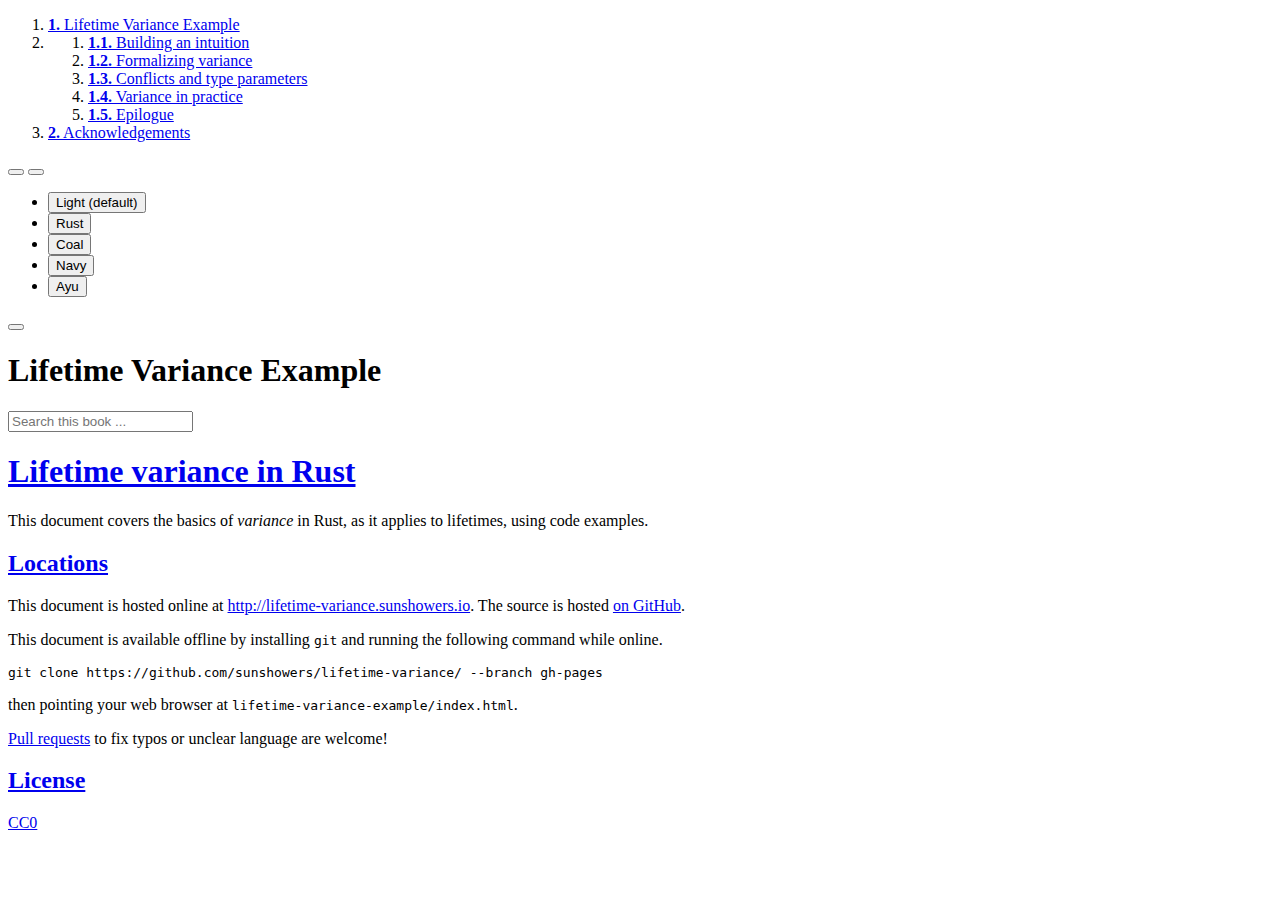
==== index.html @ 9ecf2dec "Deploying to gh-pages from @ sunshowers-code/lifetime-variance@85f80e3829683cd5e7ba937f88ea8ed2060d4" ====
<!DOCTYPE HTML>
<html lang="en" class="sidebar-visible no-js light">
    <head>
        <!-- Book generated using mdBook -->
        <meta charset="UTF-8">
        <title>Lifetime Variance Example - Lifetime Variance Example</title>


        <!-- Custom HTML head -->
        
        <meta content="text/html; charset=utf-8" http-equiv="Content-Type">
        <meta name="description" content="Tutorial for variance of lifetimes in Rust using code examples.">
        <meta name="viewport" content="width=device-width, initial-scale=1">
        <meta name="theme-color" content="#ffffff" />

        <link rel="icon" href="favicon.svg">
        <link rel="shortcut icon" href="favicon.png">
        <link rel="stylesheet" href="css/variables.css">
        <link rel="stylesheet" href="css/general.css">
        <link rel="stylesheet" href="css/chrome.css">
        <link rel="stylesheet" href="css/print.css" media="print">

        <!-- Fonts -->
        <link rel="stylesheet" href="FontAwesome/css/font-awesome.css">
        <link rel="stylesheet" href="fonts/fonts.css">

        <!-- Highlight.js Stylesheets -->
        <link rel="stylesheet" href="highlight.css">
        <link rel="stylesheet" href="tomorrow-night.css">
        <link rel="stylesheet" href="ayu-highlight.css">

        <!-- Custom theme stylesheets -->
        <link rel="stylesheet" href="additional/ferris.css">

    </head>
    <body>
        <!-- Provide site root to javascript -->
        <script type="text/javascript">
            var path_to_root = "";
            var default_theme = window.matchMedia("(prefers-color-scheme: dark)").matches ? "navy" : "light";
        </script>

        <!-- Work around some values being stored in localStorage wrapped in quotes -->
        <script type="text/javascript">
            try {
                var theme = localStorage.getItem('mdbook-theme');
                var sidebar = localStorage.getItem('mdbook-sidebar');

                if (theme.startsWith('"') && theme.endsWith('"')) {
                    localStorage.setItem('mdbook-theme', theme.slice(1, theme.length - 1));
                }

                if (sidebar.startsWith('"') && sidebar.endsWith('"')) {
                    localStorage.setItem('mdbook-sidebar', sidebar.slice(1, sidebar.length - 1));
                }
            } catch (e) { }
        </script>

        <!-- Set the theme before any content is loaded, prevents flash -->
        <script type="text/javascript">
            var theme;
            try { theme = localStorage.getItem('mdbook-theme'); } catch(e) { }
            if (theme === null || theme === undefined) { theme = default_theme; }
            var html = document.querySelector('html');
            html.classList.remove('no-js')
            html.classList.remove('light')
            html.classList.add(theme);
            html.classList.add('js');
        </script>

        <!-- Hide / unhide sidebar before it is displayed -->
        <script type="text/javascript">
            var html = document.querySelector('html');
            var sidebar = 'hidden';
            if (document.body.clientWidth >= 1080) {
                try { sidebar = localStorage.getItem('mdbook-sidebar'); } catch(e) { }
                sidebar = sidebar || 'visible';
            }
            html.classList.remove('sidebar-visible');
            html.classList.add("sidebar-" + sidebar);
        </script>

        <nav id="sidebar" class="sidebar" aria-label="Table of contents">
            <div class="sidebar-scrollbox">
                <ol class="chapter"><li class="chapter-item expanded "><a href="../index.html"><strong aria-hidden="true">1.</strong> Lifetime Variance Example</a></li><li><ol class="section"><li class="chapter-item expanded "><a href="ch01-01-building-an-intuition.html"><strong aria-hidden="true">1.1.</strong> Building an intuition</a></li><li class="chapter-item expanded "><a href="ch01-02-formalizing-variance.html"><strong aria-hidden="true">1.2.</strong> Formalizing variance</a></li><li class="chapter-item expanded "><a href="ch01-03-conflicts-and-type-parameters.html"><strong aria-hidden="true">1.3.</strong> Conflicts and type parameters</a></li><li class="chapter-item expanded "><a href="ch01-04-variance-in-practice.html"><strong aria-hidden="true">1.4.</strong> Variance in practice</a></li><li class="chapter-item expanded "><a href="ch01-05-epilogue.html"><strong aria-hidden="true">1.5.</strong> Epilogue</a></li></ol></li><li class="chapter-item expanded "><a href="ch02-00-acknowledgements.html"><strong aria-hidden="true">2.</strong> Acknowledgements</a></li></ol>
            </div>
            <div id="sidebar-resize-handle" class="sidebar-resize-handle"></div>
        </nav>

        <div id="page-wrapper" class="page-wrapper">

            <div class="page">
                                <div id="menu-bar-hover-placeholder"></div>
                <div id="menu-bar" class="menu-bar sticky bordered">
                    <div class="left-buttons">
                        <button id="sidebar-toggle" class="icon-button" type="button" title="Toggle Table of Contents" aria-label="Toggle Table of Contents" aria-controls="sidebar">
                            <i class="fa fa-bars"></i>
                        </button>
                        <button id="theme-toggle" class="icon-button" type="button" title="Change theme" aria-label="Change theme" aria-haspopup="true" aria-expanded="false" aria-controls="theme-list">
                            <i class="fa fa-paint-brush"></i>
                        </button>
                        <ul id="theme-list" class="theme-popup" aria-label="Themes" role="menu">
                            <li role="none"><button role="menuitem" class="theme" id="light">Light (default)</button></li>
                            <li role="none"><button role="menuitem" class="theme" id="rust">Rust</button></li>
                            <li role="none"><button role="menuitem" class="theme" id="coal">Coal</button></li>
                            <li role="none"><button role="menuitem" class="theme" id="navy">Navy</button></li>
                            <li role="none"><button role="menuitem" class="theme" id="ayu">Ayu</button></li>
                        </ul>
                        <button id="search-toggle" class="icon-button" type="button" title="Search. (Shortkey: s)" aria-label="Toggle Searchbar" aria-expanded="false" aria-keyshortcuts="S" aria-controls="searchbar">
                            <i class="fa fa-search"></i>
                        </button>
                    </div>

                    <h1 class="menu-title">Lifetime Variance Example</h1>

                    <div class="right-buttons">
                        <a href="print.html" title="Print this book" aria-label="Print this book">
                            <i id="print-button" class="fa fa-print"></i>
                        </a>
                        <a href="https://github.com/sunshowers/lifetime-variance" title="Git repository" aria-label="Git repository">
                            <i id="git-repository-button" class="fa fa-github"></i>
                        </a>
                        <a href="https://github.com/sunshowers/lifetime-variance/edit/main/src/../README.md" title="Suggest an edit" aria-label="Suggest an edit">
                            <i id="git-edit-button" class="fa fa-edit"></i>
                        </a>

                    </div>
                </div>

                <div id="search-wrapper" class="hidden">
                    <form id="searchbar-outer" class="searchbar-outer">
                        <input type="search" id="searchbar" name="searchbar" placeholder="Search this book ..." aria-controls="searchresults-outer" aria-describedby="searchresults-header">
                    </form>
                    <div id="searchresults-outer" class="searchresults-outer hidden">
                        <div id="searchresults-header" class="searchresults-header"></div>
                        <ul id="searchresults">
                        </ul>
                    </div>
                </div>

                <!-- Apply ARIA attributes after the sidebar and the sidebar toggle button are added to the DOM -->
                <script type="text/javascript">
                    document.getElementById('sidebar-toggle').setAttribute('aria-expanded', sidebar === 'visible');
                    document.getElementById('sidebar').setAttribute('aria-hidden', sidebar !== 'visible');
                    Array.from(document.querySelectorAll('#sidebar a')).forEach(function(link) {
                        link.setAttribute('tabIndex', sidebar === 'visible' ? 0 : -1);
                    });
                </script>

                <div id="content" class="content">
                    <main>
                        <h1 id="lifetime-variance-in-rust"><a class="header" href="#lifetime-variance-in-rust">Lifetime variance in Rust</a></h1>
<p>This document covers the basics of <em>variance</em> in Rust, as it applies to lifetimes, using code examples.</p>
<h2 id="locations"><a class="header" href="#locations">Locations</a></h2>
<p>This document is hosted online at <a href="http://lifetime-variance.sunshowers.io">http://lifetime-variance.sunshowers.io</a>. The source is hosted <a href="https://github.com/sunshowers/lifetime-variance">on GitHub</a>.</p>
<p>This document is available offline by installing <code>git</code> and running the following command while online.</p>
<pre><code>git clone https://github.com/sunshowers/lifetime-variance/ --branch gh-pages
</code></pre>
<p>then pointing your web browser at <code>lifetime-variance-example/index.html</code>.</p>
<p><a href="https://github.com/sunshowers/lifetime-variance/compare">Pull requests</a> to fix typos or unclear language are welcome!</p>
<h2 id="license"><a class="header" href="#license">License</a></h2>
<p><a href="http://creativecommons.org/publicdomain/zero/1.0/">CC0</a></p>

                    </main>

                    <nav class="nav-wrapper" aria-label="Page navigation">
                        <!-- Mobile navigation buttons -->

                            <a rel="next" href="ch01-01-building-an-intuition.html" class="mobile-nav-chapters next" title="Next chapter" aria-label="Next chapter" aria-keyshortcuts="Right">
                                <i class="fa fa-angle-right"></i>
                            </a>

                        <div style="clear: both"></div>
                    </nav>
                </div>
            </div>

            <nav class="nav-wide-wrapper" aria-label="Page navigation">

                    <a rel="next" href="ch01-01-building-an-intuition.html" class="nav-chapters next" title="Next chapter" aria-label="Next chapter" aria-keyshortcuts="Right">
                        <i class="fa fa-angle-right"></i>
                    </a>
            </nav>

        </div>




        <script type="text/javascript">
            window.playground_copyable = true;
        </script>


        <script src="elasticlunr.min.js" type="text/javascript" charset="utf-8"></script>
        <script src="mark.min.js" type="text/javascript" charset="utf-8"></script>
        <script src="searcher.js" type="text/javascript" charset="utf-8"></script>

        <script src="clipboard.min.js" type="text/javascript" charset="utf-8"></script>
        <script src="highlight.js" type="text/javascript" charset="utf-8"></script>
        <script src="book.js" type="text/javascript" charset="utf-8"></script>

        <!-- Custom JS scripts -->
        <script type="text/javascript" src="additional/ferris.js"></script>


    </body>
</html>
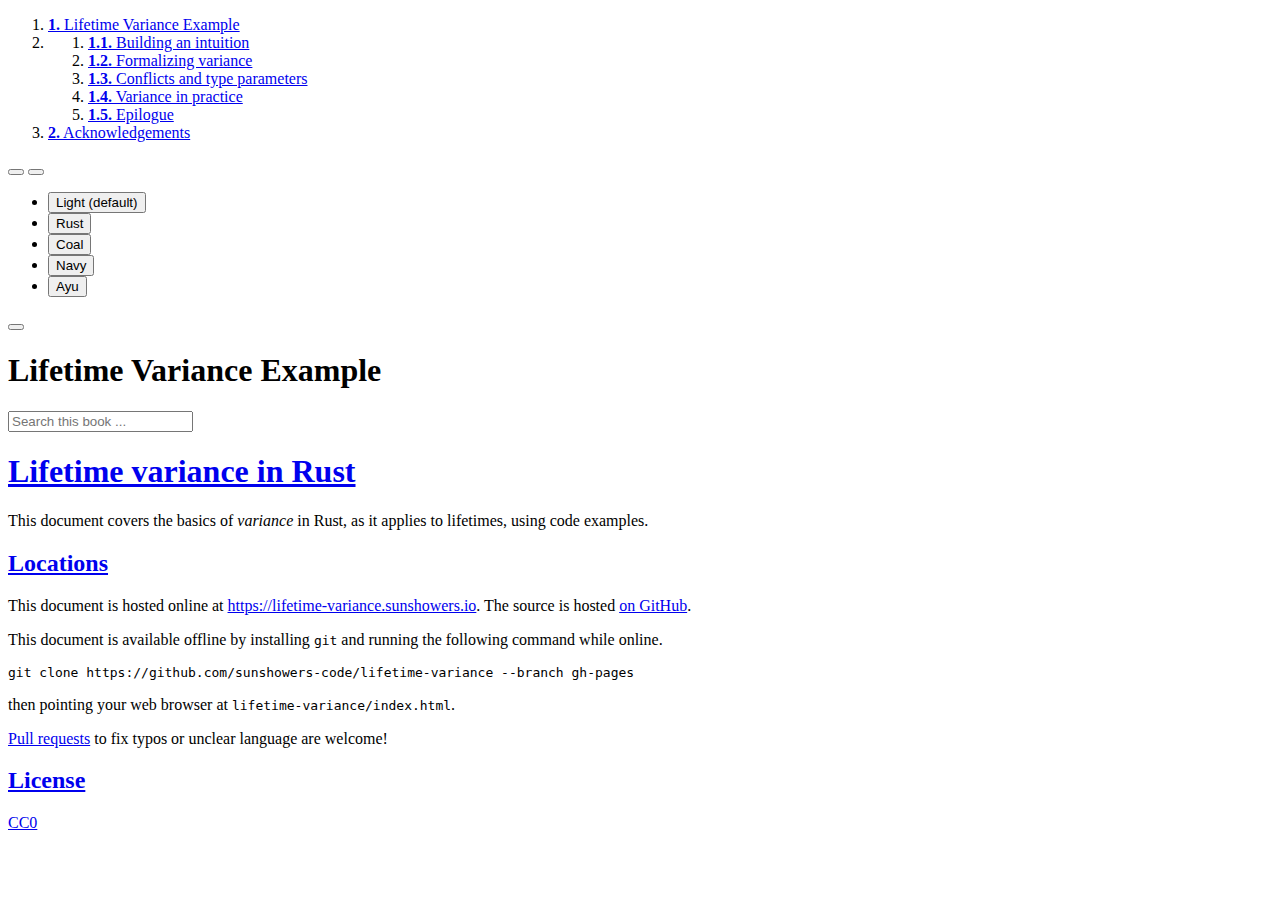
==== commit 558c3dcb: "Deploying to gh-pages from @ sunshowers-code/lifetime-variance@904976257fbfcb620cf3d5a12c509b495a98b" ====
--- a/index.html
+++ b/index.html
@@ -117,10 +117,10 @@
                         <a href="print.html" title="Print this book" aria-label="Print this book">
                             <i id="print-button" class="fa fa-print"></i>
                         </a>
-                        <a href="https://github.com/sunshowers/lifetime-variance" title="Git repository" aria-label="Git repository">
+                        <a href="https://github.com/sunshowers-code/lifetime-variance" title="Git repository" aria-label="Git repository">
                             <i id="git-repository-button" class="fa fa-github"></i>
                         </a>
-                        <a href="https://github.com/sunshowers/lifetime-variance/edit/main/src/../README.md" title="Suggest an edit" aria-label="Suggest an edit">
+                        <a href="https://github.com/sunshowers-code/lifetime-variance/edit/main/src/../README.md" title="Suggest an edit" aria-label="Suggest an edit">
                             <i id="git-edit-button" class="fa fa-edit"></i>
                         </a>
 
@@ -152,14 +152,14 @@
                         <h1 id="lifetime-variance-in-rust"><a class="header" href="#lifetime-variance-in-rust">Lifetime variance in Rust</a></h1>
 <p>This document covers the basics of <em>variance</em> in Rust, as it applies to lifetimes, using code examples.</p>
 <h2 id="locations"><a class="header" href="#locations">Locations</a></h2>
-<p>This document is hosted online at <a href="http://lifetime-variance.sunshowers.io">http://lifetime-variance.sunshowers.io</a>. The source is hosted <a href="https://github.com/sunshowers/lifetime-variance">on GitHub</a>.</p>
+<p>This document is hosted online at <a href="https://lifetime-variance.sunshowers.io">https://lifetime-variance.sunshowers.io</a>. The source is hosted <a href="https://github.com/sunshowers/lifetime-variance">on GitHub</a>.</p>
 <p>This document is available offline by installing <code>git</code> and running the following command while online.</p>
-<pre><code>git clone https://github.com/sunshowers/lifetime-variance/ --branch gh-pages
+<pre><code>git clone https://github.com/sunshowers-code/lifetime-variance --branch gh-pages
 </code></pre>
-<p>then pointing your web browser at <code>lifetime-variance-example/index.html</code>.</p>
-<p><a href="https://github.com/sunshowers/lifetime-variance/compare">Pull requests</a> to fix typos or unclear language are welcome!</p>
+<p>then pointing your web browser at <code>lifetime-variance/index.html</code>.</p>
+<p><a href="https://github.com/sunshowers-code/lifetime-variance/compare">Pull requests</a> to fix typos or unclear language are welcome!</p>
 <h2 id="license"><a class="header" href="#license">License</a></h2>
-<p><a href="http://creativecommons.org/publicdomain/zero/1.0/">CC0</a></p>
+<p><a href="https://creativecommons.org/publicdomain/zero/1.0/">CC0</a></p>
 
                     </main>
 
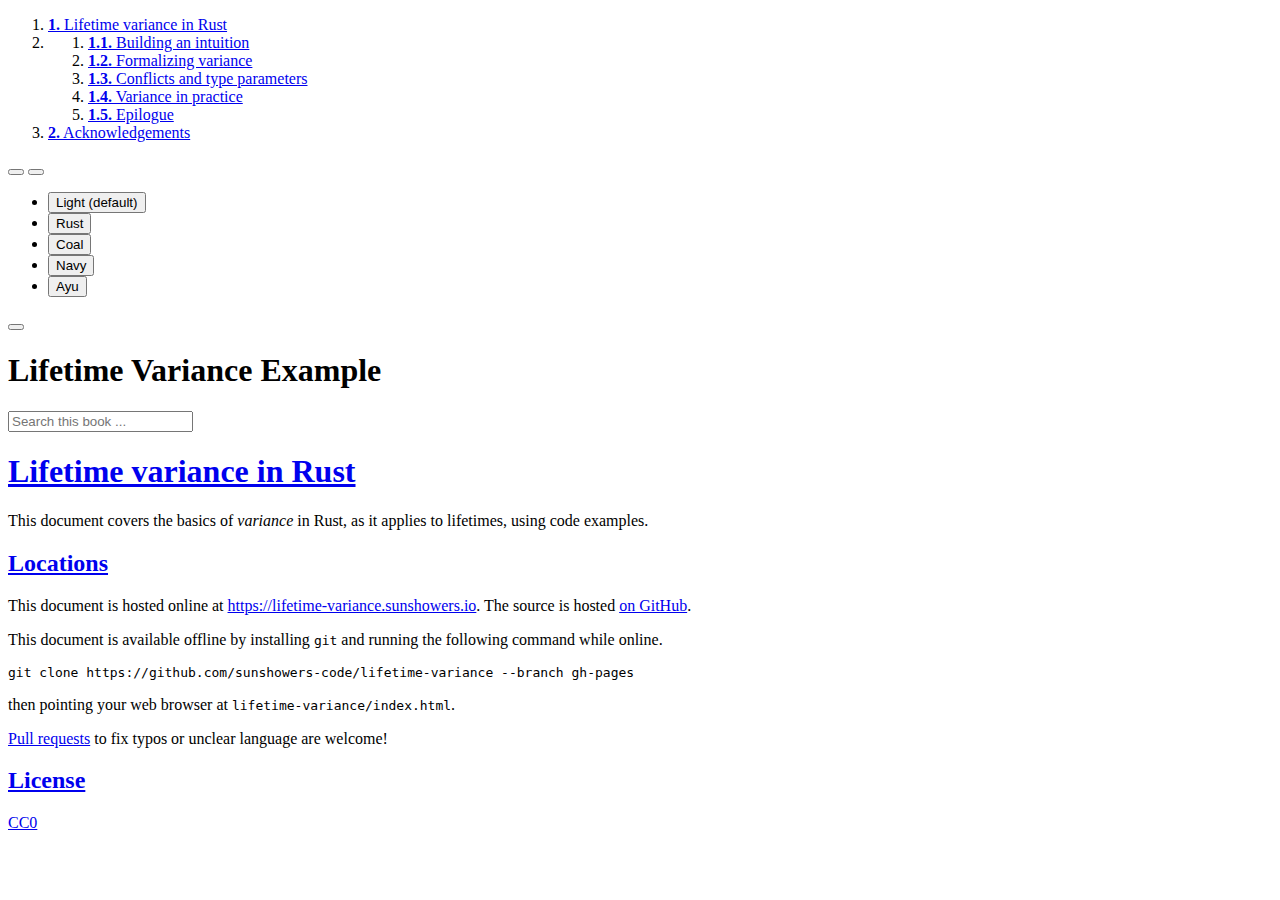
==== commit 4eca38fb: "Deploying to gh-pages from @ sunshowers-code/lifetime-variance@a23b915f490bec39f15bb346fa32784361ca7" ====
--- a/index.html
+++ b/index.html
@@ -3,13 +3,19 @@
     <head>
         <!-- Book generated using mdBook -->
         <meta charset="UTF-8">
-        <title>Lifetime Variance Example - Lifetime Variance Example</title>
+        <title>Lifetime variance in Rust - Lifetime Variance Example</title>
 
 
         <!-- Custom HTML head -->
-        
+        <meta name="twitter:card" content="summary" />
+<meta name="twitter:site" content="@sunshowers6" />
+<meta name="twitter:creator" content="@sunshowers6" />
+<meta property="og:title" content="Lifetime variance in Rust - Lifetime Variance Example" />
+<meta property="og:url" content="https://lifetime-variance.sunshowers.io/index.md" />
+<meta property="og:description" content="Rust tutorial for lifetime variance, using code examples." />
+
         <meta content="text/html; charset=utf-8" http-equiv="Content-Type">
-        <meta name="description" content="Tutorial for variance of lifetimes in Rust using code examples.">
+        <meta name="description" content="Rust tutorial for lifetime variance, using code examples.">
         <meta name="viewport" content="width=device-width, initial-scale=1">
         <meta name="theme-color" content="#ffffff" />
 
@@ -82,7 +88,7 @@
 
         <nav id="sidebar" class="sidebar" aria-label="Table of contents">
             <div class="sidebar-scrollbox">
-                <ol class="chapter"><li class="chapter-item expanded "><a href="../index.html"><strong aria-hidden="true">1.</strong> Lifetime Variance Example</a></li><li><ol class="section"><li class="chapter-item expanded "><a href="ch01-01-building-an-intuition.html"><strong aria-hidden="true">1.1.</strong> Building an intuition</a></li><li class="chapter-item expanded "><a href="ch01-02-formalizing-variance.html"><strong aria-hidden="true">1.2.</strong> Formalizing variance</a></li><li class="chapter-item expanded "><a href="ch01-03-conflicts-and-type-parameters.html"><strong aria-hidden="true">1.3.</strong> Conflicts and type parameters</a></li><li class="chapter-item expanded "><a href="ch01-04-variance-in-practice.html"><strong aria-hidden="true">1.4.</strong> Variance in practice</a></li><li class="chapter-item expanded "><a href="ch01-05-epilogue.html"><strong aria-hidden="true">1.5.</strong> Epilogue</a></li></ol></li><li class="chapter-item expanded "><a href="ch02-00-acknowledgements.html"><strong aria-hidden="true">2.</strong> Acknowledgements</a></li></ol>
+                <ol class="chapter"><li class="chapter-item expanded "><a href="../index.html"><strong aria-hidden="true">1.</strong> Lifetime variance in Rust</a></li><li><ol class="section"><li class="chapter-item expanded "><a href="ch01-01-building-an-intuition.html"><strong aria-hidden="true">1.1.</strong> Building an intuition</a></li><li class="chapter-item expanded "><a href="ch01-02-formalizing-variance.html"><strong aria-hidden="true">1.2.</strong> Formalizing variance</a></li><li class="chapter-item expanded "><a href="ch01-03-conflicts-and-type-parameters.html"><strong aria-hidden="true">1.3.</strong> Conflicts and type parameters</a></li><li class="chapter-item expanded "><a href="ch01-04-variance-in-practice.html"><strong aria-hidden="true">1.4.</strong> Variance in practice</a></li><li class="chapter-item expanded "><a href="ch01-05-epilogue.html"><strong aria-hidden="true">1.5.</strong> Epilogue</a></li></ol></li><li class="chapter-item expanded "><a href="ch02-00-acknowledgements.html"><strong aria-hidden="true">2.</strong> Acknowledgements</a></li></ol>
             </div>
             <div id="sidebar-resize-handle" class="sidebar-resize-handle"></div>
         </nav>
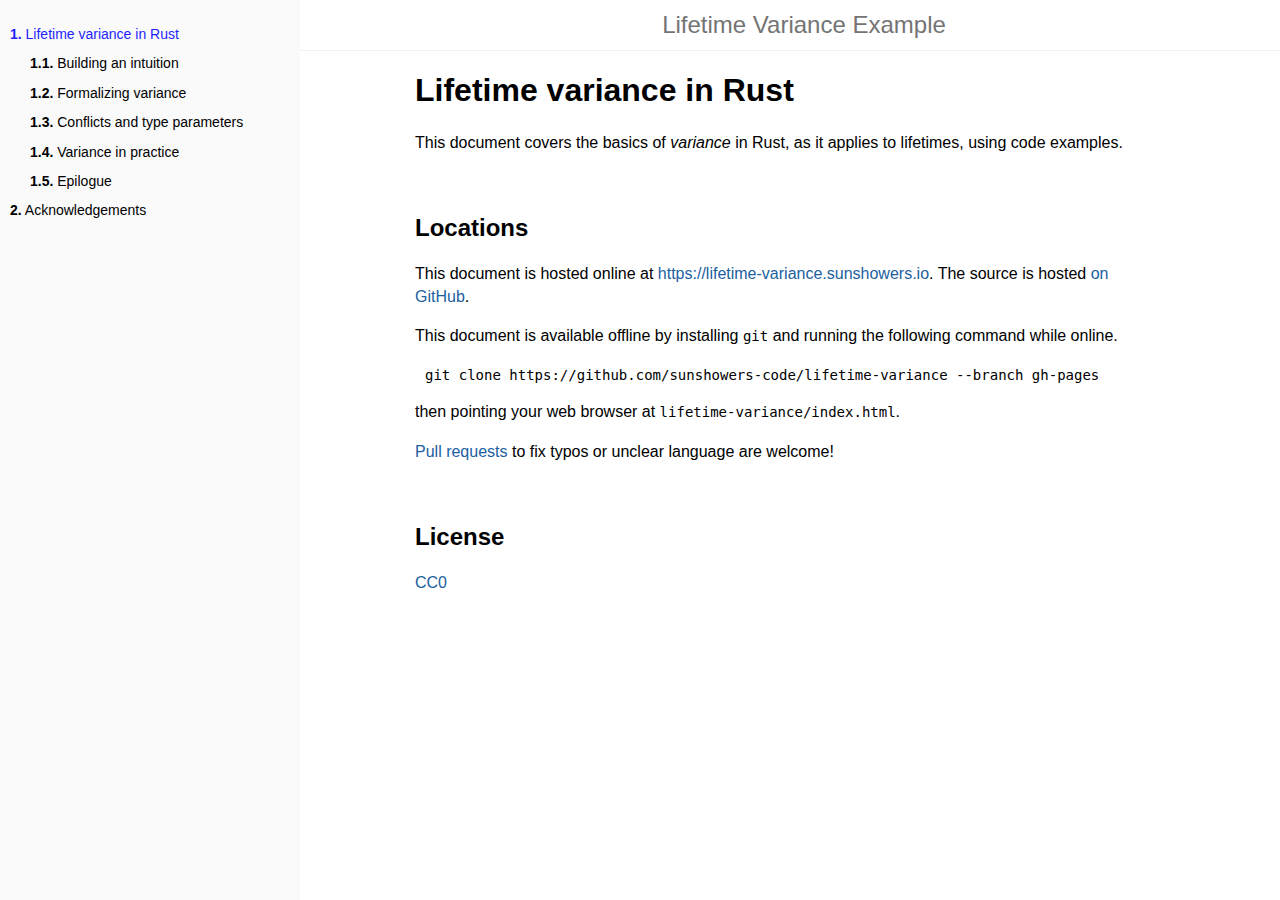
==== commit 3a3c2cc5: "Deploying to gh-pages from @ sunshowers-code/lifetime-variance@6ce558cdf3af02b6b603a57fcf790edfd93d7" ====
--- a/index.html
+++ b/index.html
@@ -8,14 +8,13 @@
 
         <!-- Custom HTML head -->
         <meta name="twitter:card" content="summary" />
-<meta name="twitter:site" content="@sunshowers6" />
-<meta name="twitter:creator" content="@sunshowers6" />
-<meta property="og:title" content="Lifetime variance in Rust - Lifetime Variance Example" />
-<meta property="og:url" content="https://lifetime-variance.sunshowers.io/index.md" />
-<meta property="og:description" content="Rust tutorial for lifetime variance, using code examples." />
-
-        <meta content="text/html; charset=utf-8" http-equiv="Content-Type">
-        <meta name="description" content="Rust tutorial for lifetime variance, using code examples.">
+        <meta name="twitter:site" content="@sunshowers6" />
+        <meta name="twitter:creator" content="@sunshowers6" />
+        <meta property="og:title" content="Lifetime variance in Rust - Lifetime Variance Example" />
+        <meta property="og:url" content="https://lifetime-variance.sunshowers.io/index.md" />
+        <meta property="og:description" content="Rust tutorial for lifetime variance, with code examples to show how covariance and contravariance works." />
+
+        <meta name="description" content="Rust tutorial for lifetime variance, with code examples to show how covariance and contravariance works.">
         <meta name="viewport" content="width=device-width, initial-scale=1">
         <meta name="theme-color" content="#ffffff" />
 
@@ -40,14 +39,15 @@
 
     </head>
     <body>
+    <div id="body-container">
         <!-- Provide site root to javascript -->
-        <script type="text/javascript">
+        <script>
             var path_to_root = "";
             var default_theme = window.matchMedia("(prefers-color-scheme: dark)").matches ? "navy" : "light";
         </script>
 
         <!-- Work around some values being stored in localStorage wrapped in quotes -->
-        <script type="text/javascript">
+        <script>
             try {
                 var theme = localStorage.getItem('mdbook-theme');
                 var sidebar = localStorage.getItem('mdbook-sidebar');
@@ -63,7 +63,7 @@
         </script>
 
         <!-- Set the theme before any content is loaded, prevents flash -->
-        <script type="text/javascript">
+        <script>
             var theme;
             try { theme = localStorage.getItem('mdbook-theme'); } catch(e) { }
             if (theme === null || theme === undefined) { theme = default_theme; }
@@ -75,12 +75,14 @@
         </script>
 
         <!-- Hide / unhide sidebar before it is displayed -->
-        <script type="text/javascript">
+        <script>
             var html = document.querySelector('html');
-            var sidebar = 'hidden';
+            var sidebar = null;
             if (document.body.clientWidth >= 1080) {
                 try { sidebar = localStorage.getItem('mdbook-sidebar'); } catch(e) { }
                 sidebar = sidebar || 'visible';
+            } else {
+                sidebar = 'hidden';
             }
             html.classList.remove('sidebar-visible');
             html.classList.add("sidebar-" + sidebar);
@@ -88,7 +90,7 @@
 
         <nav id="sidebar" class="sidebar" aria-label="Table of contents">
             <div class="sidebar-scrollbox">
-                <ol class="chapter"><li class="chapter-item expanded "><a href="../index.html"><strong aria-hidden="true">1.</strong> Lifetime variance in Rust</a></li><li><ol class="section"><li class="chapter-item expanded "><a href="ch01-01-building-an-intuition.html"><strong aria-hidden="true">1.1.</strong> Building an intuition</a></li><li class="chapter-item expanded "><a href="ch01-02-formalizing-variance.html"><strong aria-hidden="true">1.2.</strong> Formalizing variance</a></li><li class="chapter-item expanded "><a href="ch01-03-conflicts-and-type-parameters.html"><strong aria-hidden="true">1.3.</strong> Conflicts and type parameters</a></li><li class="chapter-item expanded "><a href="ch01-04-variance-in-practice.html"><strong aria-hidden="true">1.4.</strong> Variance in practice</a></li><li class="chapter-item expanded "><a href="ch01-05-epilogue.html"><strong aria-hidden="true">1.5.</strong> Epilogue</a></li></ol></li><li class="chapter-item expanded "><a href="ch02-00-acknowledgements.html"><strong aria-hidden="true">2.</strong> Acknowledgements</a></li></ol>
+                <ol class="chapter"><li class="chapter-item expanded "><a href="../index.html" class="active"><strong aria-hidden="true">1.</strong> Lifetime variance in Rust</a></li><li><ol class="section"><li class="chapter-item expanded "><a href="ch01-01-building-an-intuition.html"><strong aria-hidden="true">1.1.</strong> Building an intuition</a></li><li class="chapter-item expanded "><a href="ch01-02-formalizing-variance.html"><strong aria-hidden="true">1.2.</strong> Formalizing variance</a></li><li class="chapter-item expanded "><a href="ch01-03-conflicts-and-type-parameters.html"><strong aria-hidden="true">1.3.</strong> Conflicts and type parameters</a></li><li class="chapter-item expanded "><a href="ch01-04-variance-in-practice.html"><strong aria-hidden="true">1.4.</strong> Variance in practice</a></li><li class="chapter-item expanded "><a href="ch01-05-epilogue.html"><strong aria-hidden="true">1.5.</strong> Epilogue</a></li></ol></li><li class="chapter-item expanded "><a href="ch02-00-acknowledgements.html"><strong aria-hidden="true">2.</strong> Acknowledgements</a></li></ol>
             </div>
             <div id="sidebar-resize-handle" class="sidebar-resize-handle"></div>
         </nav>
@@ -106,7 +108,7 @@
                             <i class="fa fa-paint-brush"></i>
                         </button>
                         <ul id="theme-list" class="theme-popup" aria-label="Themes" role="menu">
-                            <li role="none"><button role="menuitem" class="theme" id="light">Light (default)</button></li>
+                            <li role="none"><button role="menuitem" class="theme" id="light">Light</button></li>
                             <li role="none"><button role="menuitem" class="theme" id="rust">Rust</button></li>
                             <li role="none"><button role="menuitem" class="theme" id="coal">Coal</button></li>
                             <li role="none"><button role="menuitem" class="theme" id="navy">Navy</button></li>
@@ -145,7 +147,7 @@
                 </div>
 
                 <!-- Apply ARIA attributes after the sidebar and the sidebar toggle button are added to the DOM -->
-                <script type="text/javascript">
+                <script>
                     document.getElementById('sidebar-toggle').setAttribute('aria-expanded', sidebar === 'visible');
                     document.getElementById('sidebar').setAttribute('aria-hidden', sidebar !== 'visible');
                     Array.from(document.querySelectorAll('#sidebar a')).forEach(function(link) {
@@ -158,7 +160,7 @@
                         <h1 id="lifetime-variance-in-rust"><a class="header" href="#lifetime-variance-in-rust">Lifetime variance in Rust</a></h1>
 <p>This document covers the basics of <em>variance</em> in Rust, as it applies to lifetimes, using code examples.</p>
 <h2 id="locations"><a class="header" href="#locations">Locations</a></h2>
-<p>This document is hosted online at <a href="https://lifetime-variance.sunshowers.io">https://lifetime-variance.sunshowers.io</a>. The source is hosted <a href="https://github.com/sunshowers/lifetime-variance">on GitHub</a>.</p>
+<p>This document is hosted online at <a href="https://lifetime-variance.sunshowers.io">https://lifetime-variance.sunshowers.io</a>. The source is hosted <a href="https://github.com/sunshowers-code/lifetime-variance">on GitHub</a>.</p>
 <p>This document is available offline by installing <code>git</code> and running the following command while online.</p>
 <pre><code>git clone https://github.com/sunshowers-code/lifetime-variance --branch gh-pages
 </code></pre>
@@ -193,22 +195,23 @@
 
 
 
-        <script type="text/javascript">
+        <script>
             window.playground_copyable = true;
         </script>
 
 
-        <script src="elasticlunr.min.js" type="text/javascript" charset="utf-8"></script>
-        <script src="mark.min.js" type="text/javascript" charset="utf-8"></script>
-        <script src="searcher.js" type="text/javascript" charset="utf-8"></script>
-
-        <script src="clipboard.min.js" type="text/javascript" charset="utf-8"></script>
-        <script src="highlight.js" type="text/javascript" charset="utf-8"></script>
-        <script src="book.js" type="text/javascript" charset="utf-8"></script>
+        <script src="elasticlunr.min.js"></script>
+        <script src="mark.min.js"></script>
+        <script src="searcher.js"></script>
+
+        <script src="clipboard.min.js"></script>
+        <script src="highlight.js"></script>
+        <script src="book.js"></script>
 
         <!-- Custom JS scripts -->
-        <script type="text/javascript" src="additional/ferris.js"></script>
-
-
+        <script src="additional/ferris.js"></script>
+
+
+    </div>
     </body>
 </html>
--- a/css/variables.css
+++ b/css/variables.css
@@ -0,0 +1,255 @@
+
+/* Globals */
+
+:root {
+    --sidebar-width: 300px;
+    --page-padding: 15px;
+    --content-max-width: 750px;
+    --menu-bar-height: 50px;
+    --mono-font: "Source Code Pro", Consolas, "Ubuntu Mono", Menlo, "DejaVu Sans Mono", monospace, monospace;
+    --code-font-size: 0.875em /* please adjust the ace font size accordingly in editor.js */
+}
+
+/* Themes */
+
+.ayu {
+    --bg: hsl(210, 25%, 8%);
+    --fg: #c5c5c5;
+
+    --sidebar-bg: #14191f;
+    --sidebar-fg: #c8c9db;
+    --sidebar-non-existant: #5c6773;
+    --sidebar-active: #ffb454;
+    --sidebar-spacer: #2d334f;
+
+    --scrollbar: var(--sidebar-fg);
+
+    --icons: #737480;
+    --icons-hover: #b7b9cc;
+
+    --links: #0096cf;
+
+    --inline-code-color: #ffb454;
+
+    --theme-popup-bg: #14191f;
+    --theme-popup-border: #5c6773;
+    --theme-hover: #191f26;
+
+    --quote-bg: hsl(226, 15%, 17%);
+    --quote-border: hsl(226, 15%, 22%);
+
+    --table-border-color: hsl(210, 25%, 13%);
+    --table-header-bg: hsl(210, 25%, 28%);
+    --table-alternate-bg: hsl(210, 25%, 11%);
+
+    --searchbar-border-color: #848484;
+    --searchbar-bg: #424242;
+    --searchbar-fg: #fff;
+    --searchbar-shadow-color: #d4c89f;
+    --searchresults-header-fg: #666;
+    --searchresults-border-color: #888;
+    --searchresults-li-bg: #252932;
+    --search-mark-bg: #e3b171;
+}
+
+.coal {
+    --bg: hsl(200, 7%, 8%);
+    --fg: #98a3ad;
+
+    --sidebar-bg: #292c2f;
+    --sidebar-fg: #a1adb8;
+    --sidebar-non-existant: #505254;
+    --sidebar-active: #3473ad;
+    --sidebar-spacer: #393939;
+
+    --scrollbar: var(--sidebar-fg);
+
+    --icons: #43484d;
+    --icons-hover: #b3c0cc;
+
+    --links: #2b79a2;
+
+    --inline-code-color: #c5c8c6;
+
+    --theme-popup-bg: #141617;
+    --theme-popup-border: #43484d;
+    --theme-hover: #1f2124;
+
+    --quote-bg: hsl(234, 21%, 18%);
+    --quote-border: hsl(234, 21%, 23%);
+
+    --table-border-color: hsl(200, 7%, 13%);
+    --table-header-bg: hsl(200, 7%, 28%);
+    --table-alternate-bg: hsl(200, 7%, 11%);
+
+    --searchbar-border-color: #aaa;
+    --searchbar-bg: #b7b7b7;
+    --searchbar-fg: #000;
+    --searchbar-shadow-color: #aaa;
+    --searchresults-header-fg: #666;
+    --searchresults-border-color: #98a3ad;
+    --searchresults-li-bg: #2b2b2f;
+    --search-mark-bg: #355c7d;
+}
+
+.light {
+    --bg: hsl(0, 0%, 100%);
+    --fg: hsl(0, 0%, 0%);
+
+    --sidebar-bg: #fafafa;
+    --sidebar-fg: hsl(0, 0%, 0%);
+    --sidebar-non-existant: #aaaaaa;
+    --sidebar-active: #1f1fff;
+    --sidebar-spacer: #f4f4f4;
+
+    --scrollbar: #8F8F8F;
+
+    --icons: #747474;
+    --icons-hover: #000000;
+
+    --links: #20609f;
+
+    --inline-code-color: #301900;
+
+    --theme-popup-bg: #fafafa;
+    --theme-popup-border: #cccccc;
+    --theme-hover: #e6e6e6;
+
+    --quote-bg: hsl(197, 37%, 96%);
+    --quote-border: hsl(197, 37%, 91%);
+
+    --table-border-color: hsl(0, 0%, 95%);
+    --table-header-bg: hsl(0, 0%, 80%);
+    --table-alternate-bg: hsl(0, 0%, 97%);
+
+    --searchbar-border-color: #aaa;
+    --searchbar-bg: #fafafa;
+    --searchbar-fg: #000;
+    --searchbar-shadow-color: #aaa;
+    --searchresults-header-fg: #666;
+    --searchresults-border-color: #888;
+    --searchresults-li-bg: #e4f2fe;
+    --search-mark-bg: #a2cff5;
+}
+
+.navy {
+    --bg: hsl(226, 23%, 11%);
+    --fg: #bcbdd0;
+
+    --sidebar-bg: #282d3f;
+    --sidebar-fg: #c8c9db;
+    --sidebar-non-existant: #505274;
+    --sidebar-active: #2b79a2;
+    --sidebar-spacer: #2d334f;
+
+    --scrollbar: var(--sidebar-fg);
+
+    --icons: #737480;
+    --icons-hover: #b7b9cc;
+
+    --links: #2b79a2;
+
+    --inline-code-color: #c5c8c6;
+
+    --theme-popup-bg: #161923;
+    --theme-popup-border: #737480;
+    --theme-hover: #282e40;
+
+    --quote-bg: hsl(226, 15%, 17%);
+    --quote-border: hsl(226, 15%, 22%);
+
+    --table-border-color: hsl(226, 23%, 16%);
+    --table-header-bg: hsl(226, 23%, 31%);
+    --table-alternate-bg: hsl(226, 23%, 14%);
+
+    --searchbar-border-color: #aaa;
+    --searchbar-bg: #aeaec6;
+    --searchbar-fg: #000;
+    --searchbar-shadow-color: #aaa;
+    --searchresults-header-fg: #5f5f71;
+    --searchresults-border-color: #5c5c68;
+    --searchresults-li-bg: #242430;
+    --search-mark-bg: #a2cff5;
+}
+
+.rust {
+    --bg: hsl(60, 9%, 87%);
+    --fg: #262625;
+
+    --sidebar-bg: #3b2e2a;
+    --sidebar-fg: #c8c9db;
+    --sidebar-non-existant: #505254;
+    --sidebar-active: #e69f67;
+    --sidebar-spacer: #45373a;
+
+    --scrollbar: var(--sidebar-fg);
+
+    --icons: #737480;
+    --icons-hover: #262625;
+
+    --links: #2b79a2;
+
+    --inline-code-color: #6e6b5e;
+
+    --theme-popup-bg: #e1e1db;
+    --theme-popup-border: #b38f6b;
+    --theme-hover: #99908a;
+
+    --quote-bg: hsl(60, 5%, 75%);
+    --quote-border: hsl(60, 5%, 70%);
+
+    --table-border-color: hsl(60, 9%, 82%);
+    --table-header-bg: #b3a497;
+    --table-alternate-bg: hsl(60, 9%, 84%);
+
+    --searchbar-border-color: #aaa;
+    --searchbar-bg: #fafafa;
+    --searchbar-fg: #000;
+    --searchbar-shadow-color: #aaa;
+    --searchresults-header-fg: #666;
+    --searchresults-border-color: #888;
+    --searchresults-li-bg: #dec2a2;
+    --search-mark-bg: #e69f67;
+}
+
+@media (prefers-color-scheme: dark) {
+    .light.no-js {
+        --bg: hsl(200, 7%, 8%);
+        --fg: #98a3ad;
+
+        --sidebar-bg: #292c2f;
+        --sidebar-fg: #a1adb8;
+        --sidebar-non-existant: #505254;
+        --sidebar-active: #3473ad;
+        --sidebar-spacer: #393939;
+
+        --scrollbar: var(--sidebar-fg);
+
+        --icons: #43484d;
+        --icons-hover: #b3c0cc;
+
+        --links: #2b79a2;
+
+        --inline-code-color: #c5c8c6;
+
+        --theme-popup-bg: #141617;
+        --theme-popup-border: #43484d;
+        --theme-hover: #1f2124;
+
+        --quote-bg: hsl(234, 21%, 18%);
+        --quote-border: hsl(234, 21%, 23%);
+
+        --table-border-color: hsl(200, 7%, 13%);
+        --table-header-bg: hsl(200, 7%, 28%);
+        --table-alternate-bg: hsl(200, 7%, 11%);
+
+        --searchbar-border-color: #aaa;
+        --searchbar-bg: #b7b7b7;
+        --searchbar-fg: #000;
+        --searchbar-shadow-color: #aaa;
+        --searchresults-header-fg: #666;
+        --searchresults-border-color: #98a3ad;
+        --searchresults-li-bg: #2b2b2f;
+        --search-mark-bg: #355c7d;
+    }
+}
--- a/css/general.css
+++ b/css/general.css
@@ -0,0 +1,203 @@
+/* Base styles and content styles */
+
+@import 'variables.css';
+
+:root {
+    /* Browser default font-size is 16px, this way 1 rem = 10px */
+    font-size: 62.5%;
+}
+
+html {
+    font-family: "Open Sans", sans-serif;
+    color: var(--fg);
+    background-color: var(--bg);
+    text-size-adjust: none;
+    -webkit-text-size-adjust: none;
+}
+
+body {
+    margin: 0;
+    font-size: 1.6rem;
+    overflow-x: hidden;
+}
+
+code {
+    font-family: var(--mono-font) !important;
+    font-size: var(--code-font-size);
+}
+
+/* make long words/inline code not x overflow */
+main {
+    overflow-wrap: break-word;
+}
+
+/* make wide tables scroll if they overflow */
+.table-wrapper {
+    overflow-x: auto;
+}
+
+/* Don't change font size in headers. */
+h1 code, h2 code, h3 code, h4 code, h5 code, h6 code {
+    font-size: unset;
+}
+
+.left { float: left; }
+.right { float: right; }
+.boring { opacity: 0.6; }
+.hide-boring .boring { display: none; }
+.hidden { display: none !important; }
+
+h2, h3 { margin-top: 2.5em; }
+h4, h5 { margin-top: 2em; }
+
+.header + .header h3,
+.header + .header h4,
+.header + .header h5 {
+    margin-top: 1em;
+}
+
+h1:target::before,
+h2:target::before,
+h3:target::before,
+h4:target::before,
+h5:target::before,
+h6:target::before {
+    display: inline-block;
+    content: "»";
+    margin-left: -30px;
+    width: 30px;
+}
+
+/* This is broken on Safari as of version 14, but is fixed
+   in Safari Technology Preview 117 which I think will be Safari 14.2.
+   https://bugs.webkit.org/show_bug.cgi?id=218076
+*/
+:target {
+    scroll-margin-top: calc(var(--menu-bar-height) + 0.5em);
+}
+
+.page {
+    outline: 0;
+    padding: 0 var(--page-padding);
+    margin-top: calc(0px - var(--menu-bar-height)); /* Compensate for the #menu-bar-hover-placeholder */
+}
+.page-wrapper {
+    box-sizing: border-box;
+}
+.js:not(.sidebar-resizing) .page-wrapper {
+    transition: margin-left 0.3s ease, transform 0.3s ease; /* Animation: slide away */
+}
+
+.content {
+    overflow-y: auto;
+    padding: 0 5px 50px 5px;
+}
+.content main {
+    margin-left: auto;
+    margin-right: auto;
+    max-width: var(--content-max-width);
+}
+.content p { line-height: 1.45em; }
+.content ol { line-height: 1.45em; }
+.content ul { line-height: 1.45em; }
+.content a { text-decoration: none; }
+.content a:hover { text-decoration: underline; }
+.content img, .content video { max-width: 100%; }
+.content .header:link,
+.content .header:visited {
+    color: var(--fg);
+}
+.content .header:link,
+.content .header:visited:hover {
+    text-decoration: none;
+}
+
+table {
+    margin: 0 auto;
+    border-collapse: collapse;
+}
+table td {
+    padding: 3px 20px;
+    border: 1px var(--table-border-color) solid;
+}
+table thead {
+    background: var(--table-header-bg);
+}
+table thead td {
+    font-weight: 700;
+    border: none;
+}
+table thead th {
+    padding: 3px 20px;
+}
+table thead tr {
+    border: 1px var(--table-header-bg) solid;
+}
+/* Alternate background colors for rows */
+table tbody tr:nth-child(2n) {
+    background: var(--table-alternate-bg);
+}
+
+
+blockquote {
+    margin: 20px 0;
+    padding: 0 20px;
+    color: var(--fg);
+    background-color: var(--quote-bg);
+    border-top: .1em solid var(--quote-border);
+    border-bottom: .1em solid var(--quote-border);
+}
+
+kbd {
+    background-color: var(--table-border-color);
+    border-radius: 4px;
+    border: solid 1px var(--theme-popup-border);
+    box-shadow: inset 0 -1px 0 var(--theme-hover);
+    display: inline-block;
+    font-size: var(--code-font-size);
+    font-family: var(--mono-font);
+    line-height: 10px;
+    padding: 4px 5px;
+    vertical-align: middle;
+}
+
+:not(.footnote-definition) + .footnote-definition,
+.footnote-definition + :not(.footnote-definition) {
+    margin-top: 2em;
+}
+.footnote-definition {
+    font-size: 0.9em;
+    margin: 0.5em 0;
+}
+.footnote-definition p {
+    display: inline;
+}
+
+.tooltiptext {
+    position: absolute;
+    visibility: hidden;
+    color: #fff;
+    background-color: #333;
+    transform: translateX(-50%); /* Center by moving tooltip 50% of its width left */
+    left: -8px; /* Half of the width of the icon */
+    top: -35px;
+    font-size: 0.8em;
+    text-align: center;
+    border-radius: 6px;
+    padding: 5px 8px;
+    margin: 5px;
+    z-index: 1000;
+}
+.tooltipped .tooltiptext {
+    visibility: visible;
+}
+
+.chapter li.part-title {
+    color: var(--sidebar-fg);
+    margin: 5px 0px;
+    font-weight: bold;
+}
+
+.result-no-output {
+    font-style: italic;
+}
--- a/css/chrome.css
+++ b/css/chrome.css
@@ -0,0 +1,545 @@
+/* CSS for UI elements (a.k.a. chrome) */
+
+@import 'variables.css';
+
+html {
+    scrollbar-color: var(--scrollbar) var(--bg);
+}
+#searchresults a,
+.content a:link,
+a:visited,
+a > .hljs {
+    color: var(--links);
+}
+
+/*
+    body-container is necessary because mobile browsers don't seem to like
+    overflow-x on the body tag when there is a <meta name="viewport"> tag.
+*/
+#body-container {
+    /*
+        This is used when the sidebar pushes the body content off the side of
+        the screen on small screens. Without it, dragging on mobile Safari
+        will want to reposition the viewport in a weird way.
+    */
+    overflow-x: clip;
+}
+
+/* Menu Bar */
+
+#menu-bar,
+#menu-bar-hover-placeholder {
+    z-index: 101;
+    margin: auto calc(0px - var(--page-padding));
+}
+#menu-bar {
+    position: relative;
+    display: flex;
+    flex-wrap: wrap;
+    background-color: var(--bg);
+    border-bottom-color: var(--bg);
+    border-bottom-width: 1px;
+    border-bottom-style: solid;
+}
+#menu-bar.sticky,
+.js #menu-bar-hover-placeholder:hover + #menu-bar,
+.js #menu-bar:hover,
+.js.sidebar-visible #menu-bar {
+    position: -webkit-sticky;
+    position: sticky;
+    top: 0 !important;
+}
+#menu-bar-hover-placeholder {
+    position: sticky;
+    position: -webkit-sticky;
+    top: 0;
+    height: var(--menu-bar-height);
+}
+#menu-bar.bordered {
+    border-bottom-color: var(--table-border-color);
+}
+#menu-bar i, #menu-bar .icon-button {
+    position: relative;
+    padding: 0 8px;
+    z-index: 10;
+    line-height: var(--menu-bar-height);
+    cursor: pointer;
+    transition: color 0.5s;
+}
+@media only screen and (max-width: 420px) {
+    #menu-bar i, #menu-bar .icon-button {
+        padding: 0 5px;
+    }
+}
+
+.icon-button {
+    border: none;
+    background: none;
+    padding: 0;
+    color: inherit;
+}
+.icon-button i {
+    margin: 0;
+}
+
+.right-buttons {
+    margin: 0 15px;
+}
+.right-buttons a {
+    text-decoration: none;
+}
+
+.left-buttons {
+    display: flex;
+    margin: 0 5px;
+}
+.no-js .left-buttons {
+    display: none;
+}
+
+.menu-title {
+    display: inline-block;
+    font-weight: 200;
+    font-size: 2.4rem;
+    line-height: var(--menu-bar-height);
+    text-align: center;
+    margin: 0;
+    flex: 1;
+    white-space: nowrap;
+    overflow: hidden;
+    text-overflow: ellipsis;
+}
+.js .menu-title {
+    cursor: pointer;
+}
+
+.menu-bar,
+.menu-bar:visited,
+.nav-chapters,
+.nav-chapters:visited,
+.mobile-nav-chapters,
+.mobile-nav-chapters:visited,
+.menu-bar .icon-button,
+.menu-bar a i {
+    color: var(--icons);
+}
+
+.menu-bar i:hover,
+.menu-bar .icon-button:hover,
+.nav-chapters:hover,
+.mobile-nav-chapters i:hover {
+    color: var(--icons-hover);
+}
+
+/* Nav Icons */
+
+.nav-chapters {
+    font-size: 2.5em;
+    text-align: center;
+    text-decoration: none;
+
+    position: fixed;
+    top: 0;
+    bottom: 0;
+    margin: 0;
+    max-width: 150px;
+    min-width: 90px;
+
+    display: flex;
+    justify-content: center;
+    align-content: center;
+    flex-direction: column;
+
+    transition: color 0.5s, background-color 0.5s;
+}
+
+.nav-chapters:hover {
+    text-decoration: none;
+    background-color: var(--theme-hover);
+    transition: background-color 0.15s, color 0.15s;
+}
+
+.nav-wrapper {
+    margin-top: 50px;
+    display: none;
+}
+
+.mobile-nav-chapters {
+    font-size: 2.5em;
+    text-align: center;
+    text-decoration: none;
+    width: 90px;
+    border-radius: 5px;
+    background-color: var(--sidebar-bg);
+}
+
+.previous {
+    float: left;
+}
+
+.next {
+    float: right;
+    right: var(--page-padding);
+}
+
+@media only screen and (max-width: 1080px) {
+    .nav-wide-wrapper { display: none; }
+    .nav-wrapper { display: block; }
+}
+
+@media only screen and (max-width: 1380px) {
+    .sidebar-visible .nav-wide-wrapper { display: none; }
+    .sidebar-visible .nav-wrapper { display: block; }
+}
+
+/* Inline code */
+
+:not(pre) > .hljs {
+    display: inline;
+    padding: 0.1em 0.3em;
+    border-radius: 3px;
+}
+
+:not(pre):not(a) > .hljs {
+    color: var(--inline-code-color);
+    overflow-x: initial;
+}
+
+a:hover > .hljs {
+    text-decoration: underline;
+}
+
+pre {
+    position: relative;
+}
+pre > .buttons {
+    position: absolute;
+    z-index: 100;
+    right: 0px;
+    top: 2px;
+    margin: 0px;
+    padding: 2px 0px;
+
+    color: var(--sidebar-fg);
+    cursor: pointer;
+    visibility: hidden;
+    opacity: 0;
+    transition: visibility 0.1s linear, opacity 0.1s linear;
+}
+pre:hover > .buttons {
+    visibility: visible;
+    opacity: 1
+}
+pre > .buttons :hover {
+    color: var(--sidebar-active);
+    border-color: var(--icons-hover);
+    background-color: var(--theme-hover);
+}
+pre > .buttons i {
+    margin-left: 8px;
+}
+pre > .buttons button {
+    cursor: inherit;
+    margin: 0px 5px;
+    padding: 3px 5px;
+    font-size: 14px;
+
+    border-style: solid;
+    border-width: 1px;
+    border-radius: 4px;
+    border-color: var(--icons);
+    background-color: var(--theme-popup-bg);
+    transition: 100ms;
+    transition-property: color,border-color,background-color;
+    color: var(--icons);
+}
+@media (pointer: coarse) {
+    pre > .buttons button {
+        /* On mobile, make it easier to tap buttons. */
+        padding: 0.3rem 1rem;
+    }
+}
+pre > code {
+    padding: 1rem;
+}
+
+/* FIXME: ACE editors overlap their buttons because ACE does absolute
+   positioning within the code block which breaks padding. The only solution I
+   can think of is to move the padding to the outer pre tag (or insert a div
+   wrapper), but that would require fixing a whole bunch of CSS rules.
+*/
+.hljs.ace_editor {
+  padding: 0rem 0rem;
+}
+
+pre > .result {
+    margin-top: 10px;
+}
+
+/* Search */
+
+#searchresults a {
+    text-decoration: none;
+}
+
+mark {
+    border-radius: 2px;
+    padding: 0 3px 1px 3px;
+    margin: 0 -3px -1px -3px;
+    background-color: var(--search-mark-bg);
+    transition: background-color 300ms linear;
+    cursor: pointer;
+}
+
+mark.fade-out {
+    background-color: rgba(0,0,0,0) !important;
+    cursor: auto;
+}
+
+.searchbar-outer {
+    margin-left: auto;
+    margin-right: auto;
+    max-width: var(--content-max-width);
+}
+
+#searchbar {
+    width: 100%;
+    margin: 5px auto 0px auto;
+    padding: 10px 16px;
+    transition: box-shadow 300ms ease-in-out;
+    border: 1px solid var(--searchbar-border-color);
+    border-radius: 3px;
+    background-color: var(--searchbar-bg);
+    color: var(--searchbar-fg);
+}
+#searchbar:focus,
+#searchbar.active {
+    box-shadow: 0 0 3px var(--searchbar-shadow-color);
+}
+
+.searchresults-header {
+    font-weight: bold;
+    font-size: 1em;
+    padding: 18px 0 0 5px;
+    color: var(--searchresults-header-fg);
+}
+
+.searchresults-outer {
+    margin-left: auto;
+    margin-right: auto;
+    max-width: var(--content-max-width);
+    border-bottom: 1px dashed var(--searchresults-border-color);
+}
+
+ul#searchresults {
+    list-style: none;
+    padding-left: 20px;
+}
+ul#searchresults li {
+    margin: 10px 0px;
+    padding: 2px;
+    border-radius: 2px;
+}
+ul#searchresults li.focus {
+    background-color: var(--searchresults-li-bg);
+}
+ul#searchresults span.teaser {
+    display: block;
+    clear: both;
+    margin: 5px 0 0 20px;
+    font-size: 0.8em;
+}
+ul#searchresults span.teaser em {
+    font-weight: bold;
+    font-style: normal;
+}
+
+/* Sidebar */
+
+.sidebar {
+    position: fixed;
+    left: 0;
+    top: 0;
+    bottom: 0;
+    width: var(--sidebar-width);
+    font-size: 0.875em;
+    box-sizing: border-box;
+    -webkit-overflow-scrolling: touch;
+    overscroll-behavior-y: contain;
+    background-color: var(--sidebar-bg);
+    color: var(--sidebar-fg);
+}
+.sidebar-resizing {
+    -moz-user-select: none;
+    -webkit-user-select: none;
+    -ms-user-select: none;
+    user-select: none;
+}
+.js:not(.sidebar-resizing) .sidebar {
+    transition: transform 0.3s; /* Animation: slide away */
+}
+.sidebar code {
+    line-height: 2em;
+}
+.sidebar .sidebar-scrollbox {
+    overflow-y: auto;
+    position: absolute;
+    top: 0;
+    bottom: 0;
+    left: 0;
+    right: 0;
+    padding: 10px 10px;
+}
+.sidebar .sidebar-resize-handle {
+    position: absolute;
+    cursor: col-resize;
+    width: 0;
+    right: 0;
+    top: 0;
+    bottom: 0;
+}
+.js .sidebar .sidebar-resize-handle {
+    cursor: col-resize;
+    width: 5px;
+}
+.sidebar-hidden .sidebar {
+    transform: translateX(calc(0px - var(--sidebar-width)));
+}
+.sidebar::-webkit-scrollbar {
+    background: var(--sidebar-bg);
+}
+.sidebar::-webkit-scrollbar-thumb {
+    background: var(--scrollbar);
+}
+
+.sidebar-visible .page-wrapper {
+    transform: translateX(var(--sidebar-width));
+}
+@media only screen and (min-width: 620px) {
+    .sidebar-visible .page-wrapper {
+        transform: none;
+        margin-left: var(--sidebar-width);
+    }
+}
+
+.chapter {
+    list-style: none outside none;
+    padding-left: 0;
+    line-height: 2.2em;
+}
+
+.chapter ol {
+    width: 100%;
+}
+
+.chapter li {
+    display: flex;
+    color: var(--sidebar-non-existant);
+}
+.chapter li a {
+    display: block;
+    padding: 0;
+    text-decoration: none;
+    color: var(--sidebar-fg);
+}
+
+.chapter li a:hover {
+    color: var(--sidebar-active);
+}
+
+.chapter li a.active {
+    color: var(--sidebar-active);
+}
+
+.chapter li > a.toggle {
+    cursor: pointer;
+    display: block;
+    margin-left: auto;
+    padding: 0 10px;
+    user-select: none;
+    opacity: 0.68;
+}
+
+.chapter li > a.toggle div {
+    transition: transform 0.5s;
+}
+
+/* collapse the section */
+.chapter li:not(.expanded) + li > ol {
+    display: none;
+}
+
+.chapter li.chapter-item {
+    line-height: 1.5em;
+    margin-top: 0.6em;
+}
+
+.chapter li.expanded > a.toggle div {
+    transform: rotate(90deg);
+}
+
+.spacer {
+    width: 100%;
+    height: 3px;
+    margin: 5px 0px;
+}
+.chapter .spacer {
+    background-color: var(--sidebar-spacer);
+}
+
+@media (-moz-touch-enabled: 1), (pointer: coarse) {
+    .chapter li a { padding: 5px 0; }
+    .spacer { margin: 10px 0; }
+}
+
+.section {
+    list-style: none outside none;
+    padding-left: 20px;
+    line-height: 1.9em;
+}
+
+/* Theme Menu Popup */
+
+.theme-popup {
+    position: absolute;
+    left: 10px;
+    top: var(--menu-bar-height);
+    z-index: 1000;
+    border-radius: 4px;
+    font-size: 0.7em;
+    color: var(--fg);
+    background: var(--theme-popup-bg);
+    border: 1px solid var(--theme-popup-border);
+    margin: 0;
+    padding: 0;
+    list-style: none;
+    display: none;
+    /* Don't let the children's background extend past the rounded corners. */
+    overflow: hidden;
+}
+.theme-popup .default {
+    color: var(--icons);
+}
+.theme-popup .theme {
+    width: 100%;
+    border: 0;
+    margin: 0;
+    padding: 2px 20px;
+    line-height: 25px;
+    white-space: nowrap;
+    text-align: left;
+    cursor: pointer;
+    color: inherit;
+    background: inherit;
+    font-size: inherit;
+}
+.theme-popup .theme:hover {
+    background-color: var(--theme-hover);
+}
+
+.theme-selected::before {
+    display: inline-block;
+    content: "✓";
+    margin-left: -14px;
+    width: 14px;
+}
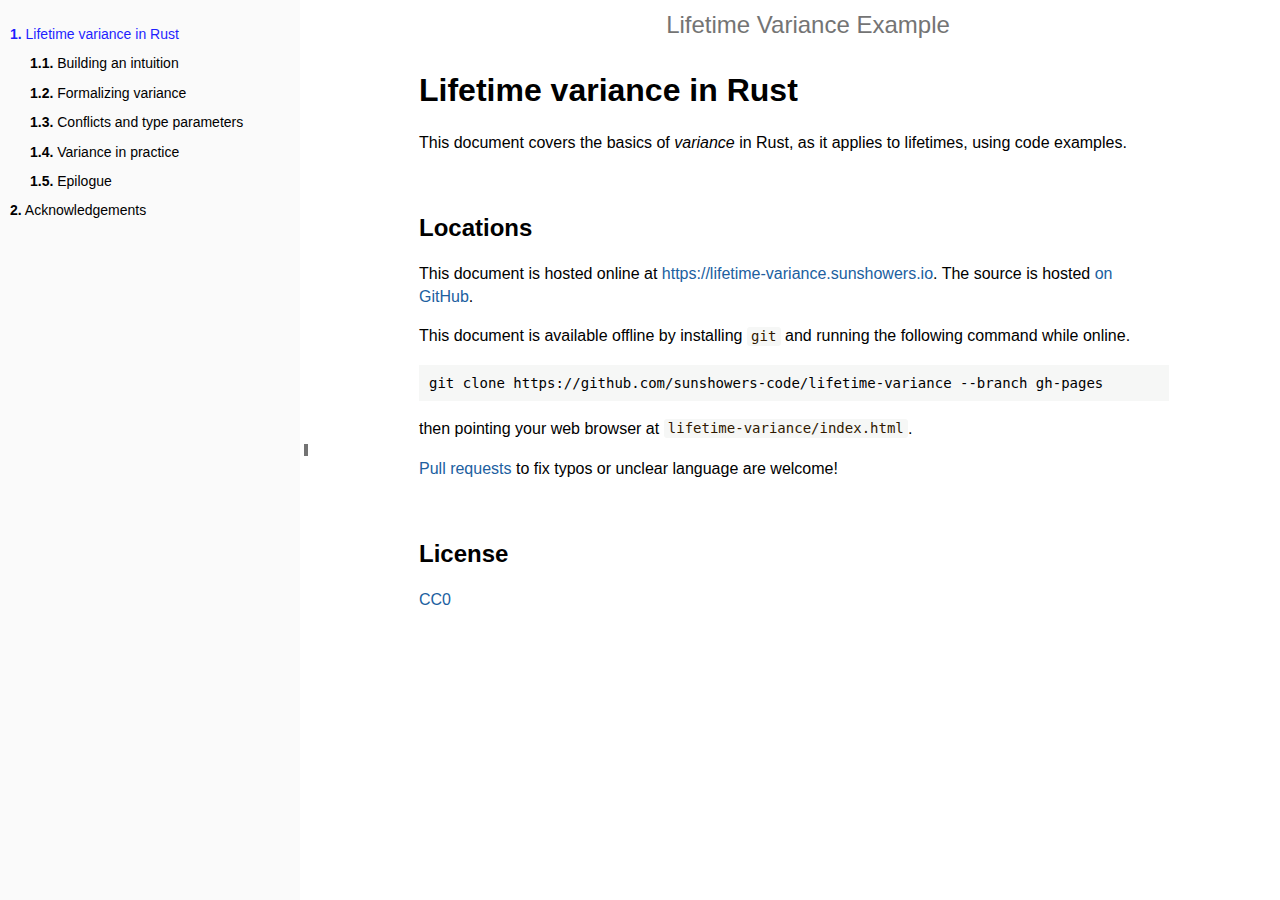
==== commit 149776cf: "Deploying to gh-pages from @ sunshowers-code/lifetime-variance@02476e0288ae9dbec2e70a17c5dd2ddb11751" ====
--- a/index.html
+++ b/index.html
@@ -1,5 +1,5 @@
 <!DOCTYPE HTML>
-<html lang="en" class="sidebar-visible no-js light">
+<html lang="en" class="light sidebar-visible" dir="ltr">
     <head>
         <!-- Book generated using mdBook -->
         <meta charset="UTF-8">
@@ -16,7 +16,7 @@
 
         <meta name="description" content="Rust tutorial for lifetime variance, with code examples to show how covariance and contravariance works.">
         <meta name="viewport" content="width=device-width, initial-scale=1">
-        <meta name="theme-color" content="#ffffff" />
+        <meta name="theme-color" content="#ffffff">
 
         <link rel="icon" href="favicon.svg">
         <link rel="shortcut icon" href="favicon.png">
@@ -37,15 +37,17 @@
         <!-- Custom theme stylesheets -->
         <link rel="stylesheet" href="additional/ferris.css">
 
+
+        <!-- Provide site root to javascript -->
+        <script>
+            var path_to_root = "";
+            var default_theme = window.matchMedia("(prefers-color-scheme: dark)").matches ? "navy" : "light";
+        </script>
+        <!-- Start loading toc.js asap -->
+        <script src="toc.js"></script>
     </head>
     <body>
     <div id="body-container">
-        <!-- Provide site root to javascript -->
-        <script>
-            var path_to_root = "";
-            var default_theme = window.matchMedia("(prefers-color-scheme: dark)").matches ? "navy" : "light";
-        </script>
-
         <!-- Work around some values being stored in localStorage wrapped in quotes -->
         <script>
             try {
@@ -67,43 +69,49 @@
             var theme;
             try { theme = localStorage.getItem('mdbook-theme'); } catch(e) { }
             if (theme === null || theme === undefined) { theme = default_theme; }
-            var html = document.querySelector('html');
-            html.classList.remove('no-js')
+            const html = document.documentElement;
             html.classList.remove('light')
             html.classList.add(theme);
-            html.classList.add('js');
-        </script>
+            html.classList.add("js");
+        </script>
+
+        <input type="checkbox" id="sidebar-toggle-anchor" class="hidden">
 
         <!-- Hide / unhide sidebar before it is displayed -->
         <script>
-            var html = document.querySelector('html');
             var sidebar = null;
+            var sidebar_toggle = document.getElementById("sidebar-toggle-anchor");
             if (document.body.clientWidth >= 1080) {
                 try { sidebar = localStorage.getItem('mdbook-sidebar'); } catch(e) { }
                 sidebar = sidebar || 'visible';
             } else {
                 sidebar = 'hidden';
             }
+            sidebar_toggle.checked = sidebar === 'visible';
             html.classList.remove('sidebar-visible');
             html.classList.add("sidebar-" + sidebar);
         </script>
 
         <nav id="sidebar" class="sidebar" aria-label="Table of contents">
-            <div class="sidebar-scrollbox">
-                <ol class="chapter"><li class="chapter-item expanded "><a href="../index.html" class="active"><strong aria-hidden="true">1.</strong> Lifetime variance in Rust</a></li><li><ol class="section"><li class="chapter-item expanded "><a href="ch01-01-building-an-intuition.html"><strong aria-hidden="true">1.1.</strong> Building an intuition</a></li><li class="chapter-item expanded "><a href="ch01-02-formalizing-variance.html"><strong aria-hidden="true">1.2.</strong> Formalizing variance</a></li><li class="chapter-item expanded "><a href="ch01-03-conflicts-and-type-parameters.html"><strong aria-hidden="true">1.3.</strong> Conflicts and type parameters</a></li><li class="chapter-item expanded "><a href="ch01-04-variance-in-practice.html"><strong aria-hidden="true">1.4.</strong> Variance in practice</a></li><li class="chapter-item expanded "><a href="ch01-05-epilogue.html"><strong aria-hidden="true">1.5.</strong> Epilogue</a></li></ol></li><li class="chapter-item expanded "><a href="ch02-00-acknowledgements.html"><strong aria-hidden="true">2.</strong> Acknowledgements</a></li></ol>
+            <!-- populated by js -->
+            <mdbook-sidebar-scrollbox class="sidebar-scrollbox"></mdbook-sidebar-scrollbox>
+            <noscript>
+                <iframe class="sidebar-iframe-outer" src="toc.html"></iframe>
+            </noscript>
+            <div id="sidebar-resize-handle" class="sidebar-resize-handle">
+                <div class="sidebar-resize-indicator"></div>
             </div>
-            <div id="sidebar-resize-handle" class="sidebar-resize-handle"></div>
         </nav>
 
         <div id="page-wrapper" class="page-wrapper">
 
             <div class="page">
-                                <div id="menu-bar-hover-placeholder"></div>
-                <div id="menu-bar" class="menu-bar sticky bordered">
+                <div id="menu-bar-hover-placeholder"></div>
+                <div id="menu-bar" class="menu-bar sticky">
                     <div class="left-buttons">
-                        <button id="sidebar-toggle" class="icon-button" type="button" title="Toggle Table of Contents" aria-label="Toggle Table of Contents" aria-controls="sidebar">
+                        <label id="sidebar-toggle" class="icon-button" for="sidebar-toggle-anchor" title="Toggle Table of Contents" aria-label="Toggle Table of Contents" aria-controls="sidebar">
                             <i class="fa fa-bars"></i>
-                        </button>
+                        </label>
                         <button id="theme-toggle" class="icon-button" type="button" title="Change theme" aria-label="Change theme" aria-haspopup="true" aria-expanded="false" aria-controls="theme-list">
                             <i class="fa fa-paint-brush"></i>
                         </button>
@@ -174,7 +182,7 @@
                     <nav class="nav-wrapper" aria-label="Page navigation">
                         <!-- Mobile navigation buttons -->
 
-                            <a rel="next" href="ch01-01-building-an-intuition.html" class="mobile-nav-chapters next" title="Next chapter" aria-label="Next chapter" aria-keyshortcuts="Right">
+                            <a rel="next prefetch" href="ch01-01-building-an-intuition.html" class="mobile-nav-chapters next" title="Next chapter" aria-label="Next chapter" aria-keyshortcuts="Right">
                                 <i class="fa fa-angle-right"></i>
                             </a>
 
@@ -185,7 +193,7 @@
 
             <nav class="nav-wide-wrapper" aria-label="Page navigation">
 
-                    <a rel="next" href="ch01-01-building-an-intuition.html" class="nav-chapters next" title="Next chapter" aria-label="Next chapter" aria-keyshortcuts="Right">
+                    <a rel="next prefetch" href="ch01-01-building-an-intuition.html" class="nav-chapters next" title="Next chapter" aria-label="Next chapter" aria-keyshortcuts="Right">
                         <i class="fa fa-angle-right"></i>
                     </a>
             </nav>
--- a/css/variables.css
+++ b/css/variables.css
@@ -3,6 +3,8 @@
 
 :root {
     --sidebar-width: 300px;
+    --sidebar-resize-indicator-width: 8px;
+    --sidebar-resize-indicator-space: 2px;
     --page-padding: 15px;
     --content-max-width: 750px;
     --menu-bar-height: 50px;
@@ -37,6 +39,8 @@
 
     --quote-bg: hsl(226, 15%, 17%);
     --quote-border: hsl(226, 15%, 22%);
+
+    --warning-border: #ff8e00;
 
     --table-border-color: hsl(210, 25%, 13%);
     --table-header-bg: hsl(210, 25%, 28%);
@@ -50,6 +54,13 @@
     --searchresults-border-color: #888;
     --searchresults-li-bg: #252932;
     --search-mark-bg: #e3b171;
+
+    --color-scheme: dark;
+
+    /* Same as `--icons` */
+    --copy-button-filter: invert(45%) sepia(6%) saturate(621%) hue-rotate(198deg) brightness(99%) contrast(85%);
+    /* Same as `--sidebar-active` */
+    --copy-button-filter-hover: invert(68%) sepia(55%) saturate(531%) hue-rotate(341deg) brightness(104%) contrast(101%);
 }
 
 .coal {
@@ -77,6 +88,8 @@
 
     --quote-bg: hsl(234, 21%, 18%);
     --quote-border: hsl(234, 21%, 23%);
+
+    --warning-border: #ff8e00;
 
     --table-border-color: hsl(200, 7%, 13%);
     --table-header-bg: hsl(200, 7%, 28%);
@@ -90,9 +103,16 @@
     --searchresults-border-color: #98a3ad;
     --searchresults-li-bg: #2b2b2f;
     --search-mark-bg: #355c7d;
-}
-
-.light {
+
+    --color-scheme: dark;
+
+    /* Same as `--icons` */
+    --copy-button-filter: invert(26%) sepia(8%) saturate(575%) hue-rotate(169deg) brightness(87%) contrast(82%);
+    /* Same as `--sidebar-active` */
+    --copy-button-filter-hover: invert(36%) sepia(70%) saturate(503%) hue-rotate(167deg) brightness(98%) contrast(89%);
+}
+
+.light, html:not(.js) {
     --bg: hsl(0, 0%, 100%);
     --fg: hsl(0, 0%, 0%);
 
@@ -117,6 +137,8 @@
 
     --quote-bg: hsl(197, 37%, 96%);
     --quote-border: hsl(197, 37%, 91%);
+
+    --warning-border: #ff8e00;
 
     --table-border-color: hsl(0, 0%, 95%);
     --table-header-bg: hsl(0, 0%, 80%);
@@ -130,6 +152,13 @@
     --searchresults-border-color: #888;
     --searchresults-li-bg: #e4f2fe;
     --search-mark-bg: #a2cff5;
+
+    --color-scheme: light;
+
+    /* Same as `--icons` */
+    --copy-button-filter: invert(45.49%);
+    /* Same as `--sidebar-active` */
+    --copy-button-filter-hover: invert(14%) sepia(93%) saturate(4250%) hue-rotate(243deg) brightness(99%) contrast(130%);
 }
 
 .navy {
@@ -157,6 +186,8 @@
 
     --quote-bg: hsl(226, 15%, 17%);
     --quote-border: hsl(226, 15%, 22%);
+
+    --warning-border: #ff8e00;
 
     --table-border-color: hsl(226, 23%, 16%);
     --table-header-bg: hsl(226, 23%, 31%);
@@ -170,6 +201,13 @@
     --searchresults-border-color: #5c5c68;
     --searchresults-li-bg: #242430;
     --search-mark-bg: #a2cff5;
+
+    --color-scheme: dark;
+
+    /* Same as `--icons` */
+    --copy-button-filter: invert(51%) sepia(10%) saturate(393%) hue-rotate(198deg) brightness(86%) contrast(87%);
+    /* Same as `--sidebar-active` */
+    --copy-button-filter-hover: invert(46%) sepia(20%) saturate(1537%) hue-rotate(156deg) brightness(85%) contrast(90%);
 }
 
 .rust {
@@ -197,6 +235,8 @@
 
     --quote-bg: hsl(60, 5%, 75%);
     --quote-border: hsl(60, 5%, 70%);
+
+    --warning-border: #ff8e00;
 
     --table-border-color: hsl(60, 9%, 82%);
     --table-header-bg: #b3a497;
@@ -210,10 +250,15 @@
     --searchresults-border-color: #888;
     --searchresults-li-bg: #dec2a2;
     --search-mark-bg: #e69f67;
+
+    /* Same as `--icons` */
+    --copy-button-filter: invert(51%) sepia(10%) saturate(393%) hue-rotate(198deg) brightness(86%) contrast(87%);
+    /* Same as `--sidebar-active` */
+    --copy-button-filter-hover: invert(77%) sepia(16%) saturate(1798%) hue-rotate(328deg) brightness(98%) contrast(83%);
 }
 
 @media (prefers-color-scheme: dark) {
-    .light.no-js {
+    html:not(.js) {
         --bg: hsl(200, 7%, 8%);
         --fg: #98a3ad;
 
@@ -238,6 +283,8 @@
 
         --quote-bg: hsl(234, 21%, 18%);
         --quote-border: hsl(234, 21%, 23%);
+
+        --warning-border: #ff8e00;
 
         --table-border-color: hsl(200, 7%, 13%);
         --table-header-bg: hsl(200, 7%, 28%);
@@ -251,5 +298,12 @@
         --searchresults-border-color: #98a3ad;
         --searchresults-li-bg: #2b2b2f;
         --search-mark-bg: #355c7d;
+
+        --color-scheme: dark;
+
+        /* Same as `--icons` */
+        --copy-button-filter: invert(26%) sepia(8%) saturate(575%) hue-rotate(169deg) brightness(87%) contrast(82%);
+        /* Same as `--sidebar-active` */
+        --copy-button-filter-hover: invert(36%) sepia(70%) saturate(503%) hue-rotate(167deg) brightness(98%) contrast(89%);
     }
 }
--- a/css/general.css
+++ b/css/general.css
@@ -1,10 +1,9 @@
 /* Base styles and content styles */
-
-@import 'variables.css';
 
 :root {
     /* Browser default font-size is 16px, this way 1 rem = 10px */
     font-size: 62.5%;
+    color-scheme: var(--color-scheme);
 }
 
 html {
@@ -24,6 +23,7 @@
 code {
     font-family: var(--mono-font) !important;
     font-size: var(--code-font-size);
+    direction: ltr !important;
 }
 
 /* make long words/inline code not x overflow */
@@ -47,13 +47,13 @@
 .hide-boring .boring { display: none; }
 .hidden { display: none !important; }
 
-h2, h3 { margin-top: 2.5em; }
-h4, h5 { margin-top: 2em; }
+h2, h3 { margin-block-start: 2.5em; }
+h4, h5 { margin-block-start: 2em; }
 
 .header + .header h3,
 .header + .header h4,
 .header + .header h5 {
-    margin-top: 1em;
+    margin-block-start: 1em;
 }
 
 h1:target::before,
@@ -64,7 +64,7 @@
 h6:target::before {
     display: inline-block;
     content: "»";
-    margin-left: -30px;
+    margin-inline-start: -30px;
     width: 30px;
 }
 
@@ -73,19 +73,25 @@
    https://bugs.webkit.org/show_bug.cgi?id=218076
 */
 :target {
+    /* Safari does not support logical properties */
     scroll-margin-top: calc(var(--menu-bar-height) + 0.5em);
 }
 
 .page {
     outline: 0;
     padding: 0 var(--page-padding);
-    margin-top: calc(0px - var(--menu-bar-height)); /* Compensate for the #menu-bar-hover-placeholder */
+    margin-block-start: calc(0px - var(--menu-bar-height)); /* Compensate for the #menu-bar-hover-placeholder */
 }
 .page-wrapper {
     box-sizing: border-box;
-}
+    background-color: var(--bg);
+}
+.no-js .page-wrapper,
 .js:not(.sidebar-resizing) .page-wrapper {
     transition: margin-left 0.3s ease, transform 0.3s ease; /* Animation: slide away */
+}
+[dir=rtl] .js:not(.sidebar-resizing) .page-wrapper {
+    transition: margin-right 0.3s ease, transform 0.3s ease; /* Animation: slide away */
 }
 
 .content {
@@ -93,8 +99,8 @@
     padding: 0 5px 50px 5px;
 }
 .content main {
-    margin-left: auto;
-    margin-right: auto;
+    margin-inline-start: auto;
+    margin-inline-end: auto;
     max-width: var(--content-max-width);
 }
 .content p { line-height: 1.45em; }
@@ -144,8 +150,31 @@
     padding: 0 20px;
     color: var(--fg);
     background-color: var(--quote-bg);
-    border-top: .1em solid var(--quote-border);
-    border-bottom: .1em solid var(--quote-border);
+    border-block-start: .1em solid var(--quote-border);
+    border-block-end: .1em solid var(--quote-border);
+}
+
+.warning {
+    margin: 20px;
+    padding: 0 20px;
+    border-inline-start: 2px solid var(--warning-border);
+}
+
+.warning:before {
+    position: absolute;
+    width: 3rem;
+    height: 3rem;
+    margin-inline-start: calc(-1.5rem - 21px);
+    content: "ⓘ";
+    text-align: center;
+    background-color: var(--bg);
+    color: var(--warning-border);
+    font-weight: bold;
+    font-size: 2rem;
+}
+
+blockquote .warning:before {
+    background-color: var(--quote-bg);
 }
 
 kbd {
@@ -161,9 +190,19 @@
     vertical-align: middle;
 }
 
+sup {
+    /* Set the line-height for superscript and footnote references so that there
+       isn't an awkward space appearing above lines that contain the footnote.
+
+       See https://github.com/rust-lang/mdBook/pull/2443#discussion_r1813773583
+       for an explanation.
+    */
+    line-height: 0;
+}
+
 :not(.footnote-definition) + .footnote-definition,
 .footnote-definition + :not(.footnote-definition) {
-    margin-top: 2em;
+    margin-block-start: 2em;
 }
 .footnote-definition {
     font-size: 0.9em;
--- a/css/chrome.css
+++ b/css/chrome.css
@@ -1,6 +1,4 @@
 /* CSS for UI elements (a.k.a. chrome) */
-
-@import 'variables.css';
 
 html {
     scrollbar-color: var(--scrollbar) var(--bg);
@@ -37,14 +35,14 @@
     display: flex;
     flex-wrap: wrap;
     background-color: var(--bg);
-    border-bottom-color: var(--bg);
-    border-bottom-width: 1px;
-    border-bottom-style: solid;
+    border-block-end-color: var(--bg);
+    border-block-end-width: 1px;
+    border-block-end-style: solid;
 }
 #menu-bar.sticky,
-.js #menu-bar-hover-placeholder:hover + #menu-bar,
-.js #menu-bar:hover,
-.js.sidebar-visible #menu-bar {
+#menu-bar-hover-placeholder:hover + #menu-bar,
+#menu-bar:hover,
+html.sidebar-visible #menu-bar {
     position: -webkit-sticky;
     position: sticky;
     top: 0 !important;
@@ -56,7 +54,7 @@
     height: var(--menu-bar-height);
 }
 #menu-bar.bordered {
-    border-bottom-color: var(--table-border-color);
+    border-block-end-color: var(--table-border-color);
 }
 #menu-bar i, #menu-bar .icon-button {
     position: relative;
@@ -93,7 +91,7 @@
     display: flex;
     margin: 0 5px;
 }
-.no-js .left-buttons {
+html:not(.js) .left-buttons button {
     display: none;
 }
 
@@ -109,7 +107,7 @@
     overflow: hidden;
     text-overflow: ellipsis;
 }
-.js .menu-title {
+.menu-title {
     cursor: pointer;
 }
 
@@ -160,7 +158,7 @@
 }
 
 .nav-wrapper {
-    margin-top: 50px;
+    margin-block-start: 50px;
     display: none;
 }
 
@@ -173,23 +171,34 @@
     background-color: var(--sidebar-bg);
 }
 
-.previous {
-    float: left;
-}
-
+/* Only Firefox supports flow-relative values */
+.previous { float: left; }
+[dir=rtl] .previous { float: right; }
+
+/* Only Firefox supports flow-relative values */
 .next {
     float: right;
     right: var(--page-padding);
 }
+[dir=rtl] .next {
+    float: left;
+    right: unset;
+    left: var(--page-padding);
+}
+
+/* Use the correct buttons for RTL layouts*/
+[dir=rtl] .previous i.fa-angle-left:before {content:"\f105";}
+[dir=rtl] .next i.fa-angle-right:before { content:"\f104"; }
 
 @media only screen and (max-width: 1080px) {
     .nav-wide-wrapper { display: none; }
     .nav-wrapper { display: block; }
 }
 
+/* sidebar-visible */
 @media only screen and (max-width: 1380px) {
-    .sidebar-visible .nav-wide-wrapper { display: none; }
-    .sidebar-visible .nav-wrapper { display: block; }
+    #sidebar-toggle-anchor:checked ~ .page-wrapper .nav-wide-wrapper { display: none; }
+    #sidebar-toggle-anchor:checked ~ .page-wrapper .nav-wrapper { display: block; }
 }
 
 /* Inline code */
@@ -236,13 +245,13 @@
     background-color: var(--theme-hover);
 }
 pre > .buttons i {
-    margin-left: 8px;
+    margin-inline-start: 8px;
 }
 pre > .buttons button {
     cursor: inherit;
     margin: 0px 5px;
-    padding: 3px 5px;
-    font-size: 14px;
+    padding: 4px 4px 3px 5px;
+    font-size: 23px;
 
     border-style: solid;
     border-width: 1px;
@@ -253,13 +262,40 @@
     transition-property: color,border-color,background-color;
     color: var(--icons);
 }
+
+pre > .buttons button.clip-button {
+    padding: 2px 4px 0px 6px;
+}
+pre > .buttons button.clip-button::before {
+    /* clipboard image from octicons (https://github.com/primer/octicons/tree/v2.0.0) MIT license
+     */
+    content: url('data:image/svg+xml,<svg width="21" height="20" viewBox="0 0 24 25" \
+xmlns="http://www.w3.org/2000/svg" aria-label="Copy to clipboard">\
+<path d="M18 20h2v3c0 1-1 2-2 2H2c-.998 0-2-1-2-2V5c0-.911.755-1.667 1.667-1.667h5A3.323 3.323 0 \
+0110 0a3.323 3.323 0 013.333 3.333h5C19.245 3.333 20 4.09 20 5v8.333h-2V9H2v14h16v-3zM3 \
+7h14c0-.911-.793-1.667-1.75-1.667H13.5c-.957 0-1.75-.755-1.75-1.666C11.75 2.755 10.957 2 10 \
+2s-1.75.755-1.75 1.667c0 .911-.793 1.666-1.75 1.666H4.75C3.793 5.333 3 6.09 3 7z"/>\
+<path d="M4 19h6v2H4zM12 11H4v2h8zM4 17h4v-2H4zM15 15v-3l-4.5 4.5L15 21v-3l8.027-.032L23 15z"/>\
+</svg>');
+    filter: var(--copy-button-filter);
+}
+pre > .buttons button.clip-button:hover::before {
+    filter: var(--copy-button-filter-hover);
+}
+
 @media (pointer: coarse) {
     pre > .buttons button {
         /* On mobile, make it easier to tap buttons. */
         padding: 0.3rem 1rem;
     }
+
+    .sidebar-resize-indicator {
+        /* Hide resize indicator on devices with limited accuracy */
+        display: none;
+    }
 }
 pre > code {
+    display: block;
     padding: 1rem;
 }
 
@@ -273,7 +309,7 @@
 }
 
 pre > .result {
-    margin-top: 10px;
+    margin-block-start: 10px;
 }
 
 /* Search */
@@ -284,8 +320,14 @@
 
 mark {
     border-radius: 2px;
-    padding: 0 3px 1px 3px;
-    margin: 0 -3px -1px -3px;
+    padding-block-start: 0;
+    padding-block-end: 1px;
+    padding-inline-start: 3px;
+    padding-inline-end: 3px;
+    margin-block-start: 0;
+    margin-block-end: -1px;
+    margin-inline-start: -3px;
+    margin-inline-end: -3px;
     background-color: var(--search-mark-bg);
     transition: background-color 300ms linear;
     cursor: pointer;
@@ -297,14 +339,17 @@
 }
 
 .searchbar-outer {
-    margin-left: auto;
-    margin-right: auto;
+    margin-inline-start: auto;
+    margin-inline-end: auto;
     max-width: var(--content-max-width);
 }
 
 #searchbar {
     width: 100%;
-    margin: 5px auto 0px auto;
+    margin-block-start: 5px;
+    margin-block-end: 0;
+    margin-inline-start: auto;
+    margin-inline-end: auto;
     padding: 10px 16px;
     transition: box-shadow 300ms ease-in-out;
     border: 1px solid var(--searchbar-border-color);
@@ -320,20 +365,23 @@
 .searchresults-header {
     font-weight: bold;
     font-size: 1em;
-    padding: 18px 0 0 5px;
+    padding-block-start: 18px;
+    padding-block-end: 0;
+    padding-inline-start: 5px;
+    padding-inline-end: 0;
     color: var(--searchresults-header-fg);
 }
 
 .searchresults-outer {
-    margin-left: auto;
-    margin-right: auto;
+    margin-inline-start: auto;
+    margin-inline-end: auto;
     max-width: var(--content-max-width);
-    border-bottom: 1px dashed var(--searchresults-border-color);
+    border-block-end: 1px dashed var(--searchresults-border-color);
 }
 
 ul#searchresults {
     list-style: none;
-    padding-left: 20px;
+    padding-inline-start: 20px;
 }
 ul#searchresults li {
     margin: 10px 0px;
@@ -346,7 +394,10 @@
 ul#searchresults span.teaser {
     display: block;
     clear: both;
-    margin: 5px 0 0 20px;
+    margin-block-start: 5px;
+    margin-block-end: 0;
+    margin-inline-start: 20px;
+    margin-inline-end: 0;
     font-size: 0.8em;
 }
 ul#searchresults span.teaser em {
@@ -369,13 +420,30 @@
     background-color: var(--sidebar-bg);
     color: var(--sidebar-fg);
 }
+.sidebar-iframe-inner {
+    background-color: var(--sidebar-bg);
+    color: var(--sidebar-fg);
+    padding: 10px 10px;
+    margin: 0;
+    font-size: 1.4rem;
+}
+.sidebar-iframe-outer {
+    border: none;
+    height: 100%;
+    position: absolute;
+    top: 0;
+    bottom: 0;
+    left: 0;
+    right: 0;
+}
+[dir=rtl] .sidebar { left: unset; right: 0; }
 .sidebar-resizing {
     -moz-user-select: none;
     -webkit-user-select: none;
     -ms-user-select: none;
     user-select: none;
 }
-.js:not(.sidebar-resizing) .sidebar {
+html:not(.sidebar-resizing) .sidebar {
     transition: transform 0.3s; /* Animation: slide away */
 }
 .sidebar code {
@@ -394,16 +462,35 @@
     position: absolute;
     cursor: col-resize;
     width: 0;
-    right: 0;
+    right: calc(var(--sidebar-resize-indicator-width) * -1);
     top: 0;
     bottom: 0;
+    display: flex;
+    align-items: center;
+}
+
+.sidebar-resize-handle .sidebar-resize-indicator {
+    width: 100%;
+    height: 12px;
+    background-color: var(--icons);
+    margin-inline-start: var(--sidebar-resize-indicator-space);
+}
+
+[dir=rtl] .sidebar .sidebar-resize-handle {
+    left: calc(var(--sidebar-resize-indicator-width) * -1);
+    right: unset;
 }
 .js .sidebar .sidebar-resize-handle {
     cursor: col-resize;
-    width: 5px;
-}
-.sidebar-hidden .sidebar {
-    transform: translateX(calc(0px - var(--sidebar-width)));
+    width: calc(var(--sidebar-resize-indicator-width) - var(--sidebar-resize-indicator-space));
+}
+/* sidebar-hidden */
+#sidebar-toggle-anchor:not(:checked) ~ .sidebar {
+    transform: translateX(calc(0px - var(--sidebar-width) - var(--sidebar-resize-indicator-width)));
+    z-index: -1;
+}
+[dir=rtl] #sidebar-toggle-anchor:not(:checked) ~ .sidebar {
+    transform: translateX(calc(var(--sidebar-width) + var(--sidebar-resize-indicator-width)));
 }
 .sidebar::-webkit-scrollbar {
     background: var(--sidebar-bg);
@@ -412,19 +499,26 @@
     background: var(--scrollbar);
 }
 
-.sidebar-visible .page-wrapper {
-    transform: translateX(var(--sidebar-width));
+/* sidebar-visible */
+#sidebar-toggle-anchor:checked ~ .page-wrapper {
+    transform: translateX(calc(var(--sidebar-width) + var(--sidebar-resize-indicator-width)));
+}
+[dir=rtl] #sidebar-toggle-anchor:checked ~ .page-wrapper {
+    transform: translateX(calc(0px - var(--sidebar-width) - var(--sidebar-resize-indicator-width)));
 }
 @media only screen and (min-width: 620px) {
-    .sidebar-visible .page-wrapper {
+    #sidebar-toggle-anchor:checked ~ .page-wrapper {
         transform: none;
-        margin-left: var(--sidebar-width);
+        margin-inline-start: calc(var(--sidebar-width) + var(--sidebar-resize-indicator-width));
+    }
+    [dir=rtl] #sidebar-toggle-anchor:checked ~ .page-wrapper {
+        transform: none;
     }
 }
 
 .chapter {
     list-style: none outside none;
-    padding-left: 0;
+    padding-inline-start: 0;
     line-height: 2.2em;
 }
 
@@ -454,7 +548,7 @@
 .chapter li > a.toggle {
     cursor: pointer;
     display: block;
-    margin-left: auto;
+    margin-inline-start: auto;
     padding: 0 10px;
     user-select: none;
     opacity: 0.68;
@@ -471,7 +565,7 @@
 
 .chapter li.chapter-item {
     line-height: 1.5em;
-    margin-top: 0.6em;
+    margin-block-start: 0.6em;
 }
 
 .chapter li.expanded > a.toggle div {
@@ -494,7 +588,7 @@
 
 .section {
     list-style: none outside none;
-    padding-left: 20px;
+    padding-inline-start: 20px;
     line-height: 1.9em;
 }
 
@@ -517,6 +611,7 @@
     /* Don't let the children's background extend past the rounded corners. */
     overflow: hidden;
 }
+[dir=rtl] .theme-popup { left: unset;  right: 10px; }
 .theme-popup .default {
     color: var(--icons);
 }
@@ -527,7 +622,7 @@
     padding: 2px 20px;
     line-height: 25px;
     white-space: nowrap;
-    text-align: left;
+    text-align: start;
     cursor: pointer;
     color: inherit;
     background: inherit;
@@ -540,6 +635,6 @@
 .theme-selected::before {
     display: inline-block;
     content: "✓";
-    margin-left: -14px;
+    margin-inline-start: -14px;
     width: 14px;
 }
--- a/css/print.css
+++ b/css/print.css
@@ -0,0 +1,50 @@
+
+#sidebar,
+#menu-bar,
+.nav-chapters,
+.mobile-nav-chapters {
+    display: none;
+}
+
+#page-wrapper.page-wrapper {
+    transform: none !important;
+    margin-inline-start: 0px;
+    overflow-y: initial;
+}
+
+#content {
+    max-width: none;
+    margin: 0;
+    padding: 0;
+}
+
+.page {
+    overflow-y: initial;
+}
+
+code {
+    direction: ltr !important;
+}
+
+pre > .buttons {
+    z-index: 2;
+}
+
+a, a:visited, a:active, a:hover {
+    color: #4183c4;
+    text-decoration: none;
+}
+
+h1, h2, h3, h4, h5, h6 {
+    page-break-inside: avoid;
+    page-break-after: avoid;
+}
+
+pre, code {
+    page-break-inside: avoid;
+    white-space: pre-wrap;
+}
+
+.fa {
+    display: none !important;
+}
--- a/highlight.css
+++ b/highlight.css
@@ -0,0 +1,83 @@
+/*
+ * An increased contrast highlighting scheme loosely based on the
+ * "Base16 Atelier Dune Light" theme by Bram de Haan
+ * (http://atelierbram.github.io/syntax-highlighting/atelier-schemes/dune)
+ * Original Base16 color scheme by Chris Kempson
+ * (https://github.com/chriskempson/base16)
+ */
+
+/* Comment */
+.hljs-comment,
+.hljs-quote {
+  color: #575757;
+}
+
+/* Red */
+.hljs-variable,
+.hljs-template-variable,
+.hljs-attribute,
+.hljs-attr,
+.hljs-tag,
+.hljs-name,
+.hljs-regexp,
+.hljs-link,
+.hljs-name,
+.hljs-selector-id,
+.hljs-selector-class {
+  color: #d70025;
+}
+
+/* Orange */
+.hljs-number,
+.hljs-meta,
+.hljs-built_in,
+.hljs-builtin-name,
+.hljs-literal,
+.hljs-type,
+.hljs-params {
+  color: #b21e00;
+}
+
+/* Green */
+.hljs-string,
+.hljs-symbol,
+.hljs-bullet {
+  color: #008200;
+}
+
+/* Blue */
+.hljs-title,
+.hljs-section {
+  color: #0030f2;
+}
+
+/* Purple */
+.hljs-keyword,
+.hljs-selector-tag {
+  color: #9d00ec;
+}
+
+.hljs {
+  display: block;
+  overflow-x: auto;
+  background: #f6f7f6;
+  color: #000;
+}
+
+.hljs-emphasis {
+  font-style: italic;
+}
+
+.hljs-strong {
+  font-weight: bold;
+}
+
+.hljs-addition {
+  color: #22863a;
+  background-color: #f0fff4;
+}
+
+.hljs-deletion {
+  color: #b31d28;
+  background-color: #ffeef0;
+}
--- a/tomorrow-night.css
+++ b/tomorrow-night.css
@@ -0,0 +1,104 @@
+/* Tomorrow Night Theme */
+/* https://github.com/jmblog/color-themes-for-highlightjs */
+/* Original theme - https://github.com/chriskempson/tomorrow-theme */
+/* https://github.com/jmblog/color-themes-for-highlightjs */
+
+/* Tomorrow Comment */
+.hljs-comment {
+  color: #969896;
+}
+
+/* Tomorrow Red */
+.hljs-variable,
+.hljs-attribute,
+.hljs-attr,
+.hljs-tag,
+.hljs-regexp,
+.ruby .hljs-constant,
+.xml .hljs-tag .hljs-title,
+.xml .hljs-pi,
+.xml .hljs-doctype,
+.html .hljs-doctype,
+.css .hljs-id,
+.css .hljs-class,
+.css .hljs-pseudo {
+  color: #cc6666;
+}
+
+/* Tomorrow Orange */
+.hljs-number,
+.hljs-preprocessor,
+.hljs-pragma,
+.hljs-built_in,
+.hljs-literal,
+.hljs-params,
+.hljs-constant {
+  color: #de935f;
+}
+
+/* Tomorrow Yellow */
+.ruby .hljs-class .hljs-title,
+.css .hljs-rule .hljs-attribute {
+  color: #f0c674;
+}
+
+/* Tomorrow Green */
+.hljs-string,
+.hljs-value,
+.hljs-inheritance,
+.hljs-header,
+.hljs-name,
+.ruby .hljs-symbol,
+.xml .hljs-cdata {
+  color: #b5bd68;
+}
+
+/* Tomorrow Aqua */
+.hljs-title,
+.hljs-section,
+.css .hljs-hexcolor {
+  color: #8abeb7;
+}
+
+/* Tomorrow Blue */
+.hljs-function,
+.python .hljs-decorator,
+.python .hljs-title,
+.ruby .hljs-function .hljs-title,
+.ruby .hljs-title .hljs-keyword,
+.perl .hljs-sub,
+.javascript .hljs-title,
+.coffeescript .hljs-title {
+  color: #81a2be;
+}
+
+/* Tomorrow Purple */
+.hljs-keyword,
+.javascript .hljs-function {
+  color: #b294bb;
+}
+
+.hljs {
+  display: block;
+  overflow-x: auto;
+  background: #1d1f21;
+  color: #c5c8c6;
+}
+
+.coffeescript .javascript,
+.javascript .xml,
+.tex .hljs-formula,
+.xml .javascript,
+.xml .vbscript,
+.xml .css,
+.xml .hljs-cdata {
+  opacity: 0.5;
+}
+
+.hljs-addition {
+  color: #718c00;
+}
+
+.hljs-deletion {
+  color: #c82829;
+}
